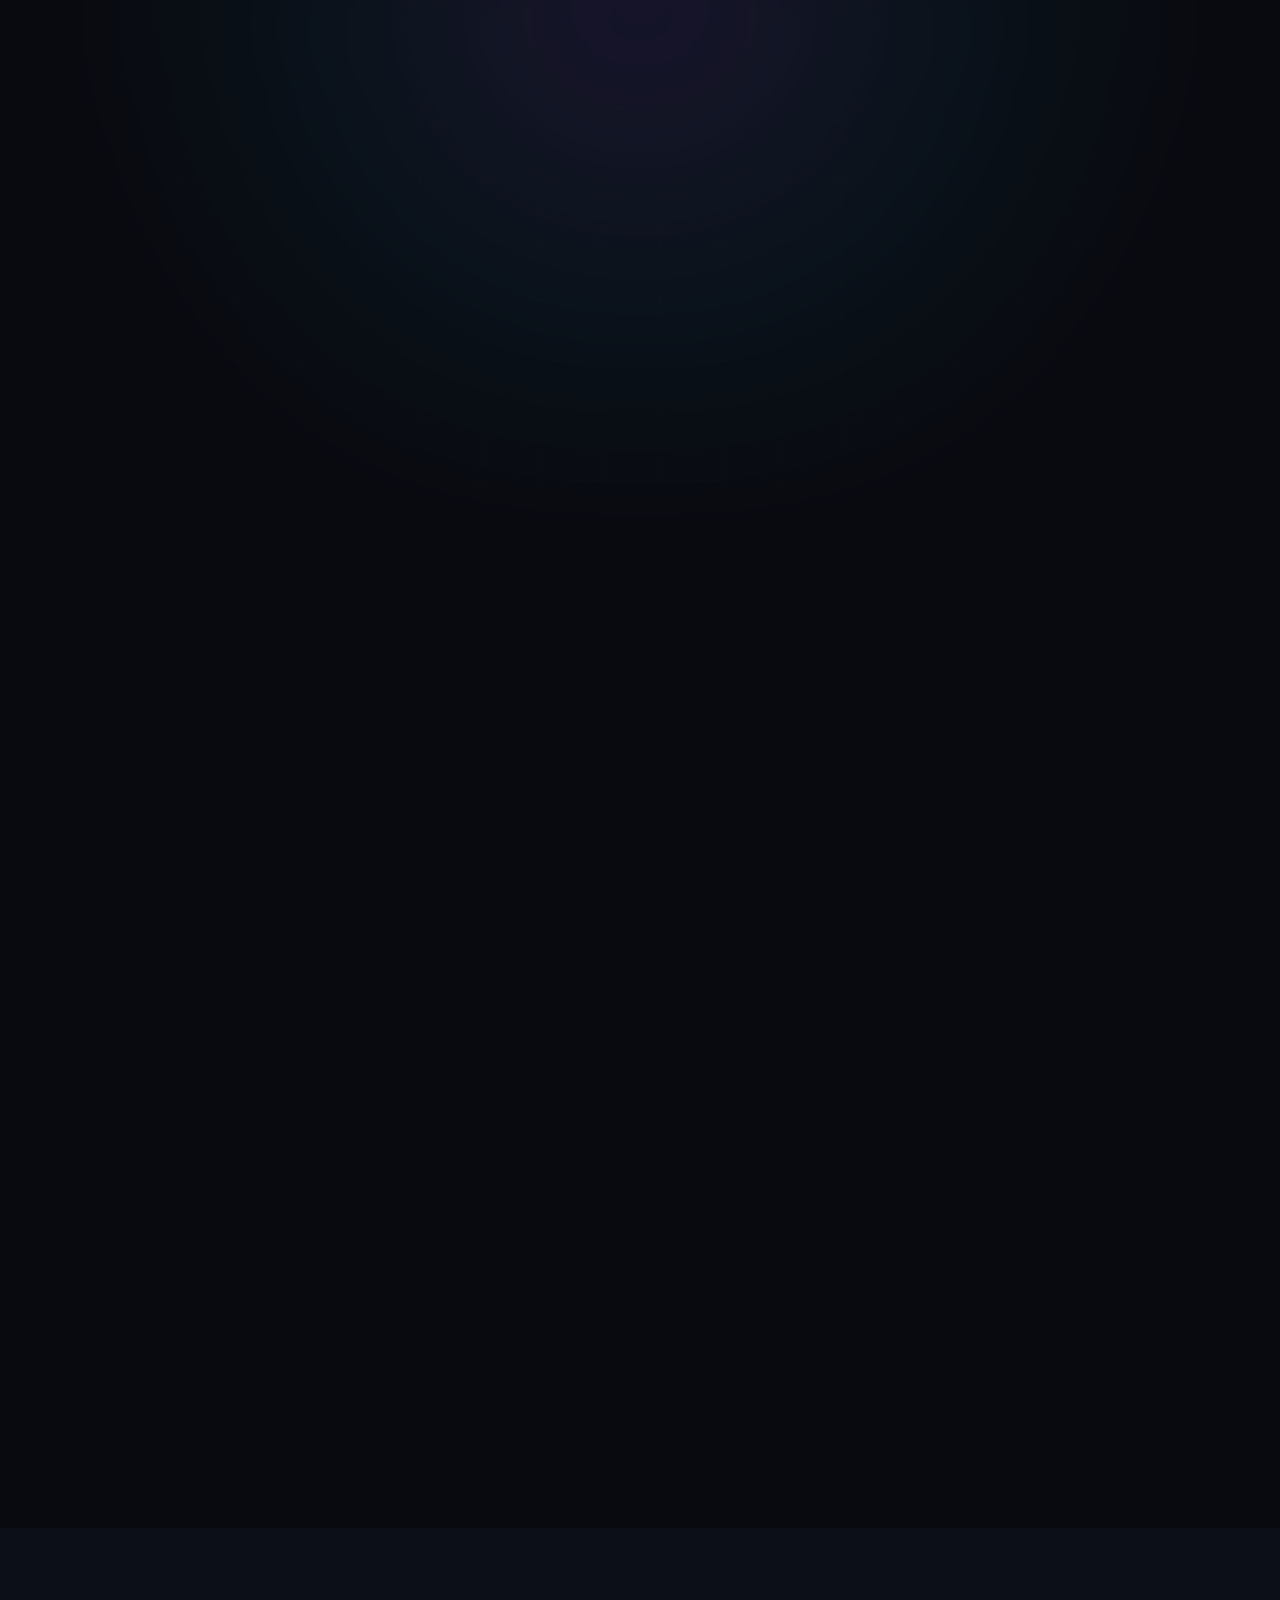
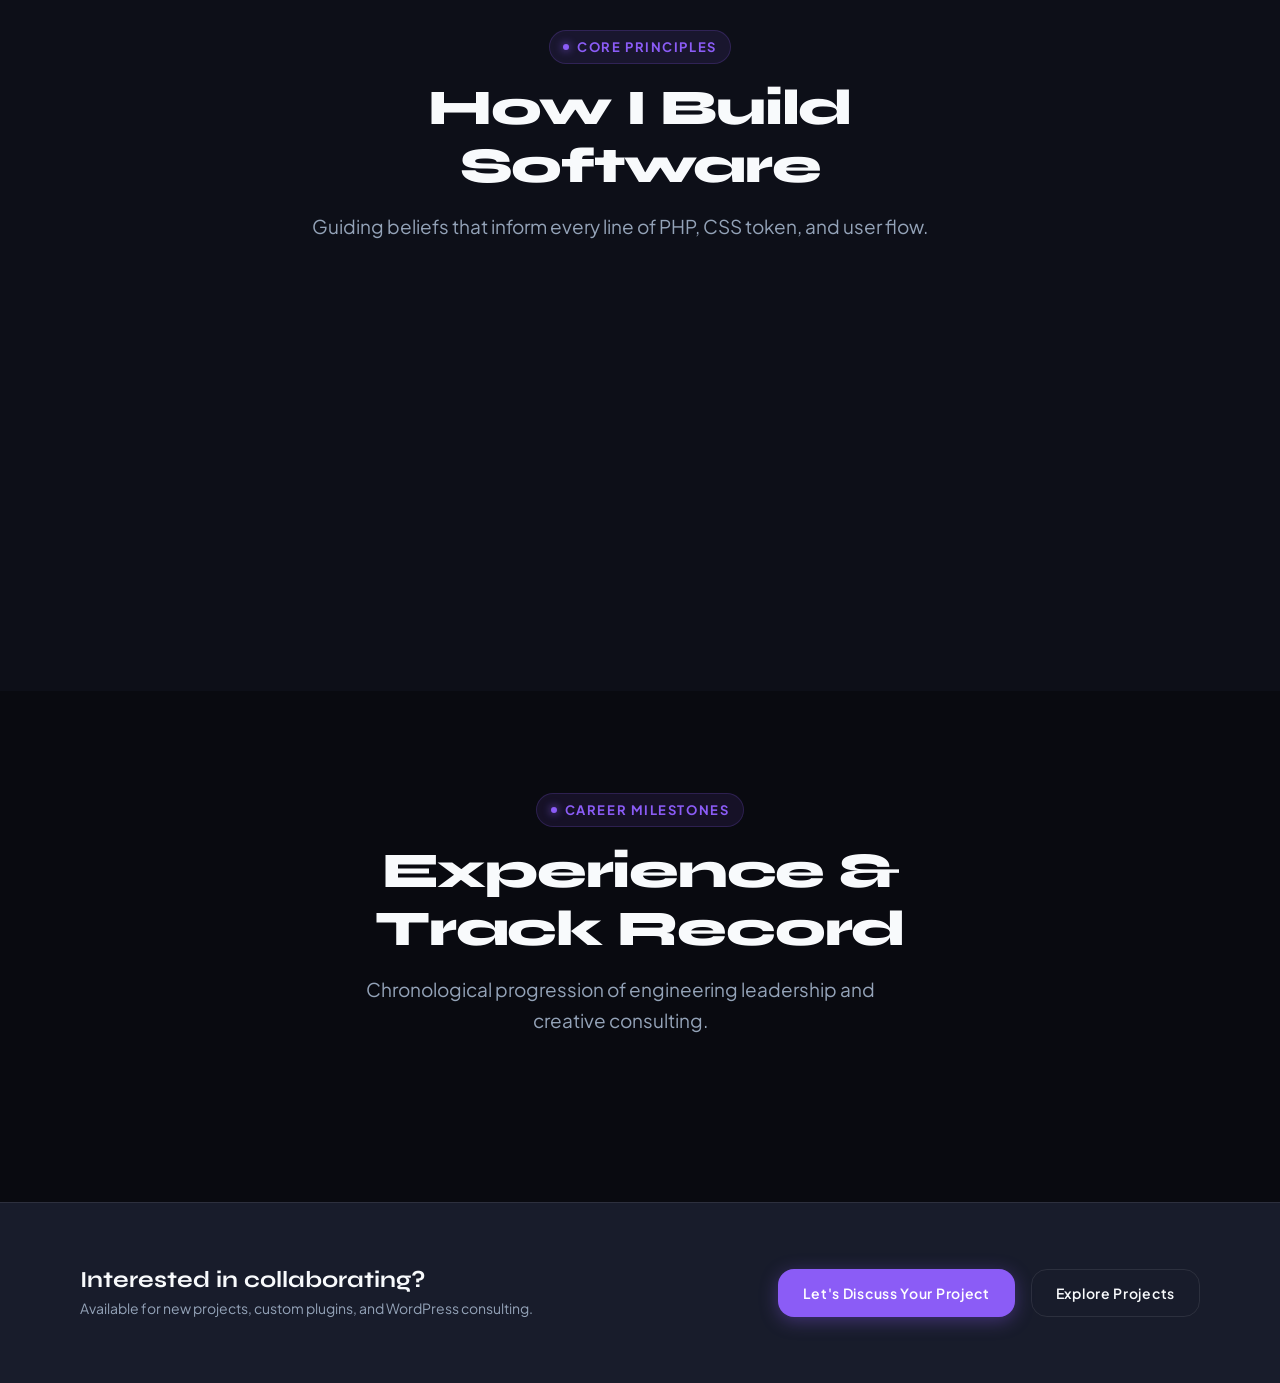
==== about.html @ c22ca5dd "feat: complete creative developer portfolio with centralized design system" ====
<!DOCTYPE html>
<html lang="en" data-theme="dark">
<head>
  <meta charset="UTF-8">
  <meta name="viewport" content="width=device-width, initial-scale=1.0">
  <title>About Alex Rivera — Background, Work Philosophy &amp; Experience | WordPress Architect</title>
  <meta name="description" content="Learn about Alex Rivera, a Senior Web Designer and WordPress Developer with 8+ years of experience in PHP architecture, WooCommerce, and creative web design.">
  <meta name="author" content="Alex Rivera">

  <!-- Open Graph -->
  <meta property="og:type" content="profile">
  <meta property="og:title" content="About Alex Rivera — Web Designer &amp; WordPress Developer">
  <meta property="og:description" content="Discover my background, development journey, milestones, and engineering philosophy.">
  <meta property="og:image" content="assets/images/profile/workspace.webp">

  <!-- Google Fonts Preconnect -->
  <link rel="preconnect" href="https://fonts.googleapis.com">
  <link rel="preconnect" href="https://fonts.gstatic.com" crossorigin>
  <link href="https://fonts.googleapis.com/css2?family=JetBrains+Mono:wght@400;500;600&family=Outfit:wght@400;500;600;700;800&family=Plus+Jakarta+Sans:ital,wght@0,300;0,400;0,500;0,600;0,700;0,800;1,400&family=Space+Grotesk:wght@500;600;700&family=Syne:wght@600;700;800&display=swap" rel="stylesheet">

  <!-- Stylesheets -->
  <link rel="stylesheet" href="css/variables.css">
  <link rel="stylesheet" href="css/themes.css">
  <link rel="stylesheet" href="css/reset.css">
  <link rel="stylesheet" href="css/global.css">
  <link rel="stylesheet" href="css/components.css">
  <link rel="stylesheet" href="css/animations.css">
  <link rel="stylesheet" href="css/responsive.css">

  <link rel="icon" type="image/svg+xml" href="assets/images/logo.svg">

  <!-- Fast Theme & Color Initializer (Zero FOUC) -->
  <script src="js/config.js"></script>
  <script src="js/theme-manager.js"></script>
  <script src="js/color-manager.js"></script>
</head>
<body>

  <!-- Background Ambiance -->
  <div class="site-bg-wrapper" aria-hidden="true">
    <div class="bg-ambient-glow"></div>
    <div class="bg-mesh-pattern"></div>
    <div class="bg-noise-overlay"></div>
  </div>

  <!-- Shared Header -->
  <header id="site-header"></header>
  <div id="mobile-nav-container"></div>

  <main id="main-content">
    
    <!-- Hero / Intro -->
    <section class="section" style="padding-bottom: 2rem;">
      <div class="container">
        <div class="section-tag reveal">
          <span class="section-tag-dot"></span>
          <span>Background &amp; Philosophy</span>
        </div>
        <h1 class="hero-title reveal delay-1" style="max-width: 900px; margin-bottom: 1.5rem;">
          Bridging the gap between <span class="gradient-text">thoughtful aesthetics</span> and enterprise PHP engineering.
        </h1>
        <p class="lead-text reveal delay-2" style="max-width: 800px;">
          I am a web designer and full-stack WordPress developer based in San Francisco, working with ambitious brands and agencies across the world.
        </p>
      </div>
    </section>

    <!-- Visual Story & Studio Workspace -->
    <section class="section" style="padding-top: 1rem;">
      <div class="container">
        <div class="grid grid-2" style="align-items: center; gap: clamp(2rem, 5vw, 4rem);">
          <div class="reveal">
            <div class="card" style="border-radius: var(--radius-xl); overflow: hidden; box-shadow: var(--shadow-lg);">
              <img src="assets/images/profile/workspace.webp" alt="Alex Rivera developer studio setup with code editor and Figma designs" width="600" height="400" loading="lazy">
            </div>
            <div style="font-size: var(--font-size-xs); color: var(--color-text-muted); margin-top: 0.75rem; text-align: center;">
              Where architectural code and custom UI components are born daily.
            </div>
          </div>

          <div class="reveal delay-2">
            <div class="section-tag">
              <span class="section-tag-dot"></span>
              <span>The Journey</span>
            </div>
            <h2 class="section-title">8+ Years of Dedication to the Open Web</h2>
            <p style="color: var(--color-text-secondary); line-height: 1.8; margin-bottom: 1.25rem; font-size: var(--font-size-md);">
              My journey began in 2016 when I discovered that most client websites failed not because of poor ideas, but because of fragile software architecture. Clients were sold bloated off-the-shelf themes with 50 conflicting plugins that slowed down to a crawl within months.
            </p>
            <p style="color: var(--color-text-secondary); line-height: 1.8; margin-bottom: 1.75rem; font-size: var(--font-size-md);">
              I committed myself to mastering the internals of WordPress Core, PHP 8 OOP, custom plugin development, and WooCommerce. By combining this technical depth with a deep appreciation for typography, micro-interactions, and design systems, I offer a rare hybrid capability.
            </p>
            <div style="display: flex; gap: 1rem; flex-wrap: wrap;">
              <a href="assets/files/resume.html" target="_blank" class="btn btn-primary" id="btn-view-cv">
                <svg xmlns="http://www.w3.org/2000/svg" width="16" height="16" viewBox="0 0 24 24" fill="none" stroke="currentColor" stroke-width="2" stroke-linecap="round" stroke-linejoin="round">
                  <path d="M21 15v4a2 2 0 0 1-2 2H5a2 2 0 0 1-2-2v-4"></path>
                  <polyline points="7 10 12 15 17 10"></polyline>
                  <line x1="12" y1="15" x2="12" y2="3"></line>
                </svg>
                <span>Download / View Resume</span>
              </a>
              <a href="contact.html" class="btn btn-secondary">Get in Touch</a>
            </div>
          </div>
        </div>
      </div>
    </section>

    <!-- Work Philosophy Grid -->
    <section class="section" style="background: var(--color-bg-alt);" aria-label="Work Principles">
      <div class="container">
        <div class="section-header text-center">
          <div class="section-tag">
            <span class="section-tag-dot"></span>
            <span>Core Principles</span>
          </div>
          <h2 class="section-title">How I Build Software</h2>
          <p class="section-subtitle">Guiding beliefs that inform every line of PHP, CSS token, and user flow.</p>
        </div>

        <div class="grid grid-3">
          <div class="card reveal" style="padding: 2.25rem;">
            <div class="badge-icon-box" style="margin-bottom: 1.25rem;">
              <svg xmlns="http://www.w3.org/2000/svg" width="22" height="22" viewBox="0 0 24 24" fill="none" stroke="currentColor" stroke-width="2" stroke-linecap="round" stroke-linejoin="round">
                <polygon points="13 2 3 14 12 14 11 22 21 10 12 10 13 2"></polygon>
              </svg>
            </div>
            <h3 style="font-size: var(--font-size-lg); font-weight: 700; margin-bottom: 0.75rem;">1. Performance is Feature Zero</h3>
            <p style="font-size: var(--font-size-sm); color: var(--color-text-muted); line-height: 1.7;">
              A visually stunning site is worthless if it takes 4 seconds to load on mobile. I optimize asset pipelines, database queries, and object caches from minute one.
            </p>
          </div>

          <div class="card reveal delay-1" style="padding: 2.25rem;">
            <div class="badge-icon-box" style="margin-bottom: 1.25rem;">
              <svg xmlns="http://www.w3.org/2000/svg" width="22" height="22" viewBox="0 0 24 24" fill="none" stroke="currentColor" stroke-width="2" stroke-linecap="round" stroke-linejoin="round">
                <path d="M12 22s8-4 8-10V5l-8-3-8 3v7c0 6 8 10 8 10z"></path>
              </svg>
            </div>
            <h3 style="font-size: var(--font-size-lg); font-weight: 700; margin-bottom: 0.75rem;">2. Native WordPress Standards</h3>
            <p style="font-size: var(--font-size-sm); color: var(--color-text-muted); line-height: 1.7;">
              I do not hack core files or rely on brittle workarounds. I work with the WordPress Hook and Filter system, Action Scheduler, and REST API as intended.
            </p>
          </div>

          <div class="card reveal delay-2" style="padding: 2.25rem;">
            <div class="badge-icon-box" style="margin-bottom: 1.25rem;">
              <svg xmlns="http://www.w3.org/2000/svg" width="22" height="22" viewBox="0 0 24 24" fill="none" stroke="currentColor" stroke-width="2" stroke-linecap="round" stroke-linejoin="round">
                <circle cx="12" cy="12" r="10"></circle>
                <path d="M8 14s1.5 2 4 2 4-2 4-2"></path>
                <line x1="9" y1="9" x2="9.01" y2="9"></line>
                <line x1="15" y1="9" x2="15.01" y2="9"></line>
              </svg>
            </div>
            <h3 style="font-size: var(--font-size-lg); font-weight: 700; margin-bottom: 0.75rem;">3. Respect for the Content Editor</h3>
            <p style="font-size: var(--font-size-sm); color: var(--color-text-muted); line-height: 1.7;">
              A website must be delightful for marketing managers to maintain. I build intuitive ACF fields and dynamic Elementor/Gutenberg controls so teams never break layouts.
            </p>
          </div>
        </div>
      </div>
    </section>

    <!-- Career Timeline / Milestones -->
    <section class="section" aria-label="Experience &amp; Career Milestones">
      <div class="container container-narrow">
        <div class="section-header text-center">
          <div class="section-tag">
            <span class="section-tag-dot"></span>
            <span>Career Milestones</span>
          </div>
          <h2 class="section-title">Experience &amp; Track Record</h2>
          <p class="section-subtitle">Chronological progression of engineering leadership and creative consulting.</p>
        </div>

        <!-- Rendered dynamically by main.js from PORTFOLIO_DATA.milestones -->
        <div id="timeline-container"></div>
      </div>
    </section>

    <!-- Bottom Contact Hook -->
    <section class="section-sm" style="border-top: 1px solid var(--color-border); background: var(--color-surface-hover);">
      <div class="container flex-between" style="flex-wrap: wrap; gap: 1.5rem;">
        <div>
          <h3 style="font-size: var(--font-size-xl); margin-bottom: 0.25rem;">Interested in collaborating?</h3>
          <p class="text-muted" style="font-size: var(--font-size-sm);">Available for new projects, custom plugins, and WordPress consulting.</p>
        </div>
        <div style="display: flex; gap: 1rem;">
          <a href="contact.html" class="btn btn-primary">Let's Discuss Your Project</a>
          <a href="projects.html" class="btn btn-outline">Explore Projects</a>
        </div>
      </div>
    </section>

  </main>

  <!-- Shared Footer -->
  <footer id="site-footer"></footer>
  <div id="customization-container"></div>

  <!-- Scripts -->
  <script src="js/settings-manager.js"></script>
  <script src="js/components.js"></script>
  <script src="js/animations.js"></script>
  <script src="js/main.js"></script>
</body>
</html>
---- css/variables.css ----
/* ==========================================================================
   VARIABLES.CSS - Central Design Token Architecture
   Single Source of Truth for Design System Tokens
   ========================================================================== */

:root {
  /* --------------------------------------------------------------------------
     Primary Brand Colors (Default: Electric Violet)
     Overridden dynamically by Color Manager
     ----------------------------------------------------------------------- */
  --color-primary: #8B5CF6;
  --color-primary-rgb: 139, 92, 246;
  --color-primary-hover: #7C3AED;
  --color-primary-light: #A78BFA;
  --color-primary-dark: #6D28D9;
  --color-primary-glow: rgba(139, 92, 246, 0.35);
  --color-primary-text-contrast: #FFFFFF;

  /* Secondary & Accents */
  --color-secondary: #06B6D4;
  --color-secondary-rgb: 6, 182, 212;
  --color-secondary-hover: #0891B2;
  --color-secondary-glow: rgba(6, 182, 212, 0.3);

  --color-accent: #F59E0B;
  --color-accent-rgb: 245, 158, 11;

  --color-success: #10B981;
  --color-warning: #F59E0B;
  --color-error: #EF4444;
  --color-info: #3B82F6;

  /* --------------------------------------------------------------------------
     Typography Tokens
     Loaded via Google Fonts: Syne (Headings) + Plus Jakarta Sans (Body)
     Customizable via Settings Manager
     ----------------------------------------------------------------------- */
  --font-heading: 'Syne', -apple-system, BlinkMacSystemFont, 'Segoe UI', Roboto, sans-serif;
  --font-body: 'Plus Jakarta Sans', -apple-system, BlinkMacSystemFont, 'Segoe UI', Roboto, sans-serif;
  --font-code: 'JetBrains Mono', 'Fira Code', Menlo, Monaco, Consolas, monospace;

  /* Font Scale (Fluid with clamp) */
  --font-size-base: 16px;
  --font-size-xs: clamp(0.75rem, 0.7rem + 0.25vw, 0.8125rem);
  --font-size-sm: clamp(0.8125rem, 0.775rem + 0.2vw, 0.875rem);
  --font-size-md: clamp(0.9375rem, 0.9rem + 0.25vw, 1rem);
  --font-size-lg: clamp(1.0625rem, 1rem + 0.4vw, 1.1875rem);
  --font-size-xl: clamp(1.25rem, 1.15rem + 0.6vw, 1.4375rem);
  --font-size-2xl: clamp(1.5rem, 1.35rem + 0.9vw, 1.875rem);
  --font-size-3xl: clamp(1.875rem, 1.65rem + 1.3vw, 2.375rem);
  --font-size-4xl: clamp(2.25rem, 1.95rem + 1.8vw, 3.125rem);
  --font-size-5xl: clamp(2.875rem, 2.35rem + 2.8vw, 4.25rem);

  /* Font Weights */
  --font-weight-regular: 400;
  --font-weight-medium: 500;
  --font-weight-semibold: 600;
  --font-weight-bold: 700;
  --font-weight-extrabold: 800;

  /* Line Heights */
  --line-height-tight: 1.15;
  --line-height-snug: 1.3;
  --line-height-normal: 1.6;
  --line-height-relaxed: 1.75;

  /* Letter Spacing */
  --letter-spacing-tight: -0.025em;
  --letter-spacing-normal: 0em;
  --letter-spacing-wide: 0.05em;
  --letter-spacing-wider: 0.12em;

  /* --------------------------------------------------------------------------
     Layout & Geometry Tokens
     ----------------------------------------------------------------------- */
  --max-width: 1440px;
  --container-width: 1200px;
  --container-padding: clamp(1.25rem, 4vw, 2.5rem);
  --section-spacing: clamp(4.5rem, 8vw, 7.5rem);
  --section-spacing-sm: clamp(2.5rem, 5vw, 4rem);

  /* Corner Radii */
  --radius-xs: 6px;
  --radius-sm: 10px;
  --radius-md: 16px;
  --radius-lg: 22px;
  --radius-xl: 30px;
  --radius-full: 9999px;
  --card-radius: var(--radius-lg);
  --btn-radius: var(--radius-md);
  --input-radius: var(--radius-sm);

  /* --------------------------------------------------------------------------
     Transitions & Motion
     ----------------------------------------------------------------------- */
  --ease-out-quad: cubic-bezier(0.25, 0.46, 0.45, 0.94);
  --ease-out-cubic: cubic-bezier(0.215, 0.61, 0.355, 1);
  --ease-out-expo: cubic-bezier(0.16, 1, 0.3, 1);
  --ease-elastic: cubic-bezier(0.68, -0.6, 0.32, 1.6);

  --transition-fast: 180ms var(--ease-out-quad);
  --transition-normal: 300ms var(--ease-out-cubic);
  --transition-slow: 500ms var(--ease-out-expo);
  --transition-theme: 350ms cubic-bezier(0.4, 0, 0.2, 1);

  /* --------------------------------------------------------------------------
     Elevation & Z-Index Layers
     ----------------------------------------------------------------------- */
  --z-negative: -1;
  --z-base: 1;
  --z-elevated: 10;
  --z-sticky: 100;
  --z-header: 1000;
  --z-modal-backdrop: 1100;
  --z-drawer: 1200;
  --z-toast: 1300;
  --z-cursor: 9999;

  /* Header & Navigation Specs */
  --header-height: 76px;
  --header-height-scrolled: 64px;

  /* Customization Switcher & Controls */
  --control-border-width: 1.5px;
  --focus-ring: 0 0 0 3px rgba(var(--color-primary-rgb), 0.35);
}
---- css/themes.css ----
/* ==========================================================================
   THEMES.CSS - Comprehensive Dark & Light Mode Color Tokens
   Fully calibrated contrast, surface hierarchies, and ambient glows
   ========================================================================== */

/* --------------------------------------------------------------------------
   DARK THEME (Default)
   Rich obsidian, deep slate surfaces, subtle luminescence
   ----------------------------------------------------------------------- */
:root,
[data-theme="dark"] {
  /* Page Canvas & Surfaces */
  --color-bg: #090A10;
  --color-bg-alt: #0D0F18;
  --color-surface: #131622;
  --color-surface-hover: #181C2B;
  --color-surface-elevated: #1C2032;
  --color-surface-glass: rgba(19, 22, 34, 0.75);

  /* Card Surfaces */
  --color-card: #131622;
  --color-card-hover: #191E30;
  --color-card-border: rgba(255, 255, 255, 0.08);
  --color-card-border-hover: rgba(var(--color-primary-rgb), 0.45);

  /* Text & Foreground */
  --color-text: #F8FAFC;
  --color-text-secondary: #CBD5E1;
  --color-text-muted: #94A3B8;
  --color-text-dim: #64748B;
  --color-text-inverse: #090A10;

  /* Borders & Dividers */
  --color-border: rgba(255, 255, 255, 0.09);
  --color-border-subtle: rgba(255, 255, 255, 0.05);
  --color-border-strong: rgba(255, 255, 255, 0.16);
  --color-divider: rgba(255, 255, 255, 0.07);

  /* Overlays & Backdrops */
  --color-backdrop: rgba(6, 7, 12, 0.78);
  --color-overlay: rgba(0, 0, 0, 0.6);

  /* Form Elements */
  --color-input-bg: rgba(15, 18, 28, 0.85);
  --color-input-border: rgba(255, 255, 255, 0.12);
  --color-input-focus-border: var(--color-primary);

  /* Code Blocks */
  --color-code-bg: #0B0D14;
  --color-code-border: rgba(255, 255, 255, 0.08);
  --color-code-text: #E2E8F0;

  /* Shadows */
  --shadow-sm: 0 2px 8px rgba(0, 0, 0, 0.35);
  --shadow-md: 0 8px 24px -4px rgba(0, 0, 0, 0.45);
  --shadow-lg: 0 16px 40px -8px rgba(0, 0, 0, 0.6);
  --shadow-card: 0 10px 30px -10px rgba(0, 0, 0, 0.5), 0 0 0 1px var(--color-card-border);
  --shadow-card-hover: 0 20px 40px -15px rgba(0, 0, 0, 0.65), 0 0 25px rgba(var(--color-primary-rgb), 0.2), 0 0 0 1px var(--color-card-border-hover);
  --shadow-glow: 0 0 30px rgba(var(--color-primary-rgb), 0.25);

  /* Decorative Ambient Gradients */
  --gradient-hero-glow: radial-gradient(circle at 50% 20%, rgba(var(--color-primary-rgb), 0.16) 0%, rgba(6, 182, 212, 0.06) 45%, transparent 75%);
  --gradient-surface-subtle: linear-gradient(180deg, rgba(255, 255, 255, 0.03) 0%, rgba(255, 255, 255, 0) 100%);
  --noise-opacity: 0.04;
}

/* --------------------------------------------------------------------------
   LIGHT THEME
   Sophisticated alabaster, clean slate elevations, crisp ink typography
   ----------------------------------------------------------------------- */
[data-theme="light"] {
  /* Page Canvas & Surfaces */
  --color-bg: #F8FAFC;
  --color-bg-alt: #F1F5F9;
  --color-surface: #FFFFFF;
  --color-surface-hover: #F8FAFC;
  --color-surface-elevated: #FFFFFF;
  --color-surface-glass: rgba(255, 255, 255, 0.85);

  /* Card Surfaces */
  --color-card: #FFFFFF;
  --color-card-hover: #FFFFFF;
  --color-card-border: rgba(15, 23, 42, 0.08);
  --color-card-border-hover: rgba(var(--color-primary-rgb), 0.5);

  /* Text & Foreground */
  --color-text: #0F172A;
  --color-text-secondary: #334155;
  --color-text-muted: #64748B;
  --color-text-dim: #94A3B8;
  --color-text-inverse: #FFFFFF;

  /* Borders & Dividers */
  --color-border: rgba(15, 23, 42, 0.09);
  --color-border-subtle: rgba(15, 23, 42, 0.05);
  --color-border-strong: rgba(15, 23, 42, 0.18);
  --color-divider: rgba(15, 23, 42, 0.08);

  /* Overlays & Backdrops */
  --color-backdrop: rgba(15, 23, 42, 0.5);
  --color-overlay: rgba(15, 23, 42, 0.4);

  /* Form Elements */
  --color-input-bg: #FFFFFF;
  --color-input-border: rgba(15, 23, 42, 0.15);
  --color-input-focus-border: var(--color-primary);

  /* Code Blocks */
  --color-code-bg: #0F172A;
  --color-code-border: rgba(15, 23, 42, 0.1);
  --color-code-text: #E2E8F0;

  /* Shadows */
  --shadow-sm: 0 1px 3px rgba(15, 23, 42, 0.06), 0 1px 2px rgba(15, 23, 42, 0.04);
  --shadow-md: 0 6px 16px -2px rgba(15, 23, 42, 0.08), 0 2px 6px -1px rgba(15, 23, 42, 0.04);
  --shadow-lg: 0 16px 32px -4px rgba(15, 23, 42, 0.12), 0 4px 12px -2px rgba(15, 23, 42, 0.06);
  --shadow-card: 0 4px 20px -2px rgba(15, 23, 42, 0.06), 0 0 0 1px var(--color-card-border);
  --shadow-card-hover: 0 20px 35px -8px rgba(15, 23, 42, 0.12), 0 0 20px rgba(var(--color-primary-rgb), 0.15), 0 0 0 1px var(--color-card-border-hover);
  --shadow-glow: 0 0 24px rgba(var(--color-primary-rgb), 0.2);

  /* Decorative Ambient Gradients */
  --gradient-hero-glow: radial-gradient(circle at 50% 20%, rgba(var(--color-primary-rgb), 0.1) 0%, rgba(6, 182, 212, 0.04) 45%, transparent 75%);
  --gradient-surface-subtle: linear-gradient(180deg, rgba(0, 0, 0, 0.01) 0%, rgba(0, 0, 0, 0) 100%);
  --noise-opacity: 0.02;
}

/* --------------------------------------------------------------------------
   Theme Transition Helper
   Smooth transitions applied when switching themes
   ----------------------------------------------------------------------- */
html.theme-transitioning,
html.theme-transitioning *,
html.theme-transitioning *::before,
html.theme-transitioning *::after {
  transition: background-color var(--transition-theme) ease,
              border-color var(--transition-theme) ease,
              color var(--transition-theme) ease,
              box-shadow var(--transition-theme) ease !important;
}
---- css/global.css ----
/* ==========================================================================
   GLOBAL.CSS - Layout Foundations, Editorial Typography & Global Utilities
   ========================================================================== */

/* --------------------------------------------------------------------------
   Background Ambiance & Visual Texture
   ----------------------------------------------------------------------- */
.site-bg-wrapper {
  position: fixed;
  inset: 0;
  z-index: var(--z-negative);
  pointer-events: none;
  overflow: hidden;
}

.bg-ambient-glow {
  position: absolute;
  top: -15%;
  left: 50%;
  transform: translateX(-50%);
  width: 90vw;
  max-width: 1200px;
  height: 600px;
  background: var(--gradient-hero-glow);
  filter: blur(80px);
  opacity: 0.85;
  transition: opacity var(--transition-normal);
}

.bg-mesh-pattern {
  position: absolute;
  inset: 0;
  background-image: url('../assets/images/backgrounds/grid-mesh.svg');
  background-repeat: repeat;
  background-size: 60px 60px;
  opacity: 0.35;
  mask-image: radial-gradient(ellipse at 50% 30%, rgba(0, 0, 0, 0.8) 0%, rgba(0, 0, 0, 0) 80%);
  -webkit-mask-image: radial-gradient(ellipse at 50% 30%, rgba(0, 0, 0, 0.8) 0%, rgba(0, 0, 0, 0) 80%);
}

.bg-noise-overlay {
  position: absolute;
  inset: 0;
  background-image: url('../assets/images/backgrounds/grain.svg');
  background-repeat: repeat;
  opacity: var(--noise-opacity, 0.03);
  mix-blend-mode: overlay;
}

/* --------------------------------------------------------------------------
   Container & Section Geometry
   ----------------------------------------------------------------------- */
.container {
  width: 100%;
  max-width: var(--container-width);
  margin-left: auto;
  margin-right: auto;
  padding-left: var(--container-padding);
  padding-right: var(--container-padding);
}

.container-narrow {
  max-width: 860px;
}

.container-wide {
  max-width: var(--max-width);
}

.section {
  padding-top: var(--section-spacing);
  padding-bottom: var(--section-spacing);
  position: relative;
}

.section-sm {
  padding-top: var(--section-spacing-sm);
  padding-bottom: var(--section-spacing-sm);
}

/* Section Header Typography */
.section-header {
  margin-bottom: clamp(2.5rem, 5vw, 4rem);
}

.section-header.text-center {
  text-align: center;
  max-width: 720px;
  margin-left: auto;
  margin-right: auto;
}

.section-tag {
  display: inline-flex;
  align-items: center;
  gap: 0.5rem;
  font-size: var(--font-size-xs);
  font-weight: var(--font-weight-bold);
  text-transform: uppercase;
  letter-spacing: var(--letter-spacing-wider);
  color: var(--color-primary);
  background: rgba(var(--color-primary-rgb), 0.1);
  border: 1px solid rgba(var(--color-primary-rgb), 0.2);
  padding: 0.35rem 0.85rem;
  border-radius: var(--radius-full);
  margin-bottom: 1rem;
}

.section-tag-dot {
  width: 6px;
  height: 6px;
  border-radius: 50%;
  background-color: var(--color-primary);
  box-shadow: 0 0 8px var(--color-primary);
}

.section-title {
  font-size: var(--font-size-4xl);
  font-weight: var(--font-weight-extrabold);
  letter-spacing: var(--letter-spacing-tight);
  line-height: var(--line-height-tight);
  color: var(--color-text);
  margin-bottom: 1rem;
}

.section-subtitle {
  font-size: var(--font-size-lg);
  color: var(--color-text-muted);
  line-height: var(--line-height-normal);
  max-width: 680px;
}

/* --------------------------------------------------------------------------
   Editorial Typography Utilities
   ----------------------------------------------------------------------- */
.gradient-text {
  background: linear-gradient(135deg, var(--color-text) 30%, var(--color-primary) 70%, var(--color-secondary) 100%);
  -webkit-background-clip: text;
  background-clip: text;
  -webkit-text-fill-color: transparent;
  display: inline;
}

.gradient-text-primary {
  background: linear-gradient(135deg, var(--color-primary) 0%, var(--color-secondary) 100%);
  -webkit-background-clip: text;
  background-clip: text;
  -webkit-text-fill-color: transparent;
  display: inline;
}

.text-muted {
  color: var(--color-text-muted);
}

.text-dim {
  color: var(--color-text-dim);
}

.text-primary {
  color: var(--color-primary);
}

.lead-text {
  font-size: var(--font-size-xl);
  line-height: var(--line-height-relaxed);
  color: var(--color-text-secondary);
}

/* --------------------------------------------------------------------------
   Badges, Chips & Pills
   ----------------------------------------------------------------------- */
.badge {
  display: inline-flex;
  align-items: center;
  gap: 0.375rem;
  padding: 0.3rem 0.75rem;
  font-size: var(--font-size-xs);
  font-weight: var(--font-weight-semibold);
  border-radius: var(--radius-full);
  line-height: 1;
  background: var(--color-surface-hover);
  color: var(--color-text-secondary);
  border: 1px solid var(--color-border);
  transition: all var(--transition-fast);
}

.badge:hover {
  border-color: rgba(var(--color-primary-rgb), 0.4);
  color: var(--color-text);
}

.badge-primary {
  background: rgba(var(--color-primary-rgb), 0.12);
  color: var(--color-primary-light);
  border-color: rgba(var(--color-primary-rgb), 0.25);
}

[data-theme="light"] .badge-primary {
  color: var(--color-primary-dark);
}

.badge-success {
  background: rgba(16, 185, 129, 0.12);
  color: #34D399;
  border-color: rgba(16, 185, 129, 0.25);
}

[data-theme="light"] .badge-success {
  color: #059669;
}

/* --------------------------------------------------------------------------
   Grid & Flex Utilities
   ----------------------------------------------------------------------- */
.grid {
  display: grid;
  gap: 1.5rem;
}

.grid-2 {
  grid-template-columns: repeat(2, 1fr);
}

.grid-3 {
  grid-template-columns: repeat(3, 1fr);
}

.grid-4 {
  grid-template-columns: repeat(4, 1fr);
}

.flex-center {
  display: flex;
  align-items: center;
  justify-content: center;
}

.flex-between {
  display: flex;
  align-items: center;
  justify-content: space-between;
}

.gap-sm { gap: 0.75rem; }
.gap-md { gap: 1.25rem; }
.gap-lg { gap: 2rem; }

/* --------------------------------------------------------------------------
   Glass Surface & Card Foundations
   ----------------------------------------------------------------------- */
.glass-panel {
  background: var(--color-surface-glass);
  backdrop-filter: blur(16px);
  -webkit-backdrop-filter: blur(16px);
  border: 1px solid var(--color-border);
  border-radius: var(--card-radius);
}

.card {
  background: var(--color-card);
  border: 1px solid var(--color-card-border);
  border-radius: var(--card-radius);
  box-shadow: var(--shadow-card);
  transition: transform var(--transition-normal),
              box-shadow var(--transition-normal),
              border-color var(--transition-normal);
  position: relative;
  overflow: hidden;
}

.card:hover {
  border-color: var(--color-card-border-hover);
  box-shadow: var(--shadow-card-hover);
}

/* --------------------------------------------------------------------------
   Code Snippet Styling
   ----------------------------------------------------------------------- */
pre.code-snippet {
  background: var(--color-code-bg);
  border: 1px solid var(--color-code-border);
  border-radius: var(--radius-md);
  padding: 1.25rem 1.5rem;
  overflow-x: auto;
  font-family: var(--font-code);
  font-size: var(--font-size-sm);
  color: var(--color-code-text);
  line-height: 1.7;
}

code {
  font-family: var(--font-code);
  font-size: 0.875em;
  padding: 0.15em 0.4em;
  border-radius: var(--radius-xs);
  background: rgba(var(--color-primary-rgb), 0.1);
  color: var(--color-primary-light);
}

[data-theme="light"] code {
  color: var(--color-primary-dark);
}
---- css/components.css ----
/* ==========================================================================
   COMPONENTS.CSS - Central Component Stylesheet
   Reusable, token-driven, interactive components across all pages
   ========================================================================== */

/* --------------------------------------------------------------------------
   Header & Navigation
   ----------------------------------------------------------------------- */
.site-header {
  position: sticky;
  top: 0;
  width: 100%;
  height: var(--header-height);
  background: var(--color-surface-glass);
  backdrop-filter: blur(18px);
  -webkit-backdrop-filter: blur(18px);
  border-bottom: 1px solid var(--color-border);
  z-index: var(--z-header);
  transition: height var(--transition-normal), background var(--transition-normal);
}

.site-header.scrolled {
  height: var(--header-height-scrolled);
  box-shadow: var(--shadow-sm);
}

.header-inner {
  height: 100%;
  display: flex;
  align-items: center;
  justify-content: space-between;
  gap: 1.5rem;
}

.brand-link {
  display: inline-flex;
  align-items: center;
  gap: 0.75rem;
  font-weight: var(--font-weight-bold);
  font-size: var(--font-size-lg);
  color: var(--color-text);
  text-decoration: none;
}

.brand-link .logo-img {
  height: 38px;
  width: auto;
  transition: transform var(--transition-normal);
}

.brand-link:hover .logo-img {
  transform: scale(1.05);
}

.nav-links {
  display: flex;
  align-items: center;
  gap: 0.5rem;
}

.nav-link {
  position: relative;
  padding: 0.55rem 0.95rem;
  font-size: var(--font-size-sm);
  font-weight: var(--font-weight-medium);
  color: var(--color-text-secondary);
  border-radius: var(--radius-sm);
  transition: color var(--transition-fast), background var(--transition-fast);
}

.nav-link:hover {
  color: var(--color-text);
  background: rgba(var(--color-primary-rgb), 0.08);
}

.nav-link.active {
  color: var(--color-primary);
  background: rgba(var(--color-primary-rgb), 0.12);
  font-weight: var(--font-weight-semibold);
}

.nav-link.active::after {
  content: '';
  position: absolute;
  bottom: 4px;
  left: 50%;
  transform: translateX(-50%);
  width: 16px;
  height: 2px;
  border-radius: 2px;
  background-color: var(--color-primary);
}

.nav-actions {
  display: flex;
  align-items: center;
  gap: 0.75rem;
}

/* --------------------------------------------------------------------------
   Header Buttons & Action Controls
   ----------------------------------------------------------------------- */
.icon-btn {
  display: inline-flex;
  align-items: center;
  justify-content: center;
  width: 42px;
  height: 42px;
  border-radius: var(--radius-sm);
  background: var(--color-surface);
  border: 1px solid var(--color-border);
  color: var(--color-text-secondary);
  transition: all var(--transition-fast);
  cursor: pointer;
  position: relative;
}

.icon-btn:hover {
  color: var(--color-primary);
  border-color: rgba(var(--color-primary-rgb), 0.4);
  background: var(--color-surface-hover);
  transform: translateY(-2px);
}

.icon-btn svg {
  width: 20px;
  height: 20px;
}

.mobile-menu-toggle {
  display: none;
}

/* --------------------------------------------------------------------------
   Mobile Drawer Navigation
   ----------------------------------------------------------------------- */
.mobile-nav-backdrop {
  position: fixed;
  inset: 0;
  background: var(--color-backdrop);
  backdrop-filter: blur(8px);
  z-index: calc(var(--z-drawer) - 1);
  opacity: 0;
  visibility: hidden;
  transition: opacity var(--transition-normal), visibility var(--transition-normal);
}

.mobile-nav-backdrop.open {
  opacity: 1;
  visibility: visible;
}

.mobile-drawer {
  position: fixed;
  top: 0;
  right: 0;
  bottom: 0;
  width: min(320px, 85vw);
  background: var(--color-surface);
  border-left: 1px solid var(--color-border);
  z-index: var(--z-drawer);
  padding: 1.75rem;
  display: flex;
  flex-direction: column;
  transform: translateX(100%);
  transition: transform var(--transition-normal) var(--ease-out-expo);
  box-shadow: var(--shadow-lg);
}

.mobile-drawer.open {
  transform: translateX(0);
}

.mobile-drawer-header {
  display: flex;
  align-items: center;
  justify-content: space-between;
  padding-bottom: 1.5rem;
  border-bottom: 1px solid var(--color-border);
  margin-bottom: 1.5rem;
}

.mobile-nav-links {
  display: flex;
  flex-direction: column;
  gap: 0.5rem;
  flex: 1;
}

.mobile-nav-link {
  display: flex;
  align-items: center;
  justify-content: space-between;
  padding: 0.85rem 1rem;
  border-radius: var(--radius-sm);
  font-size: var(--font-size-md);
  font-weight: var(--font-weight-medium);
  color: var(--color-text-secondary);
  transition: all var(--transition-fast);
}

.mobile-nav-link:hover,
.mobile-nav-link.active {
  background: rgba(var(--color-primary-rgb), 0.12);
  color: var(--color-primary);
  transform: translateX(4px);
}

/* --------------------------------------------------------------------------
   Buttons
   ----------------------------------------------------------------------- */
.btn {
  display: inline-flex;
  align-items: center;
  justify-content: center;
  gap: 0.625rem;
  padding: 0.75rem 1.5rem;
  font-family: var(--font-body);
  font-size: var(--font-size-sm);
  font-weight: var(--font-weight-semibold);
  letter-spacing: var(--letter-spacing-wide);
  border-radius: var(--btn-radius);
  border: 1px solid transparent;
  cursor: pointer;
  position: relative;
  overflow: hidden;
  transition: transform var(--transition-fast),
              box-shadow var(--transition-fast),
              background var(--transition-fast),
              border-color var(--transition-fast),
              color var(--transition-fast);
  white-space: nowrap;
}

.btn:active {
  transform: scale(0.97);
}

.btn-primary {
  background: var(--color-primary);
  color: var(--color-primary-text-contrast);
  box-shadow: 0 4px 18px rgba(var(--color-primary-rgb), 0.35);
}

.btn-primary:hover {
  background: var(--color-primary-hover);
  box-shadow: 0 6px 24px rgba(var(--color-primary-rgb), 0.5);
  transform: translateY(-2px);
}

.btn-secondary {
  background: var(--color-surface);
  color: var(--color-text);
  border-color: var(--color-border);
}

.btn-secondary:hover {
  background: var(--color-surface-hover);
  border-color: rgba(var(--color-primary-rgb), 0.4);
  color: var(--color-primary);
  transform: translateY(-2px);
}

.btn-outline {
  background: transparent;
  color: var(--color-text);
  border-color: var(--color-border);
}

.btn-outline:hover {
  border-color: var(--color-primary);
  color: var(--color-primary);
  background: rgba(var(--color-primary-rgb), 0.08);
}

.btn-ghost {
  background: transparent;
  color: var(--color-text-secondary);
}

.btn-ghost:hover {
  color: var(--color-text);
  background: var(--color-surface-hover);
}

.btn-sm {
  padding: 0.5rem 1rem;
  font-size: var(--font-size-xs);
  border-radius: var(--radius-sm);
}

.btn-lg {
  padding: 0.95rem 2rem;
  font-size: var(--font-size-md);
  border-radius: var(--radius-lg);
}

.btn-icon-right svg {
  transition: transform var(--transition-fast);
}

.btn:hover .btn-icon-right svg {
  transform: translateX(4px);
}

/* --------------------------------------------------------------------------
   Hero Section
   ----------------------------------------------------------------------- */
.hero-section {
  padding-top: clamp(2.5rem, 6vw, 5rem);
  padding-bottom: clamp(3.5rem, 8vw, 6.5rem);
  position: relative;
}

.hero-grid {
  display: grid;
  grid-template-columns: 1.15fr 0.85fr;
  align-items: center;
  gap: clamp(2.5rem, 5vw, 4.5rem);
}

.hero-content {
  display: flex;
  flex-direction: column;
  gap: 1.5rem;
}

.hero-greeting {
  display: inline-flex;
  align-items: center;
  gap: 0.6rem;
  font-size: var(--font-size-sm);
  font-weight: var(--font-weight-semibold);
  color: var(--color-primary);
  background: rgba(var(--color-primary-rgb), 0.1);
  border: 1px solid rgba(var(--color-primary-rgb), 0.2);
  padding: 0.4rem 1rem;
  border-radius: var(--radius-full);
  width: fit-content;
}

.hero-status-pulse {
  width: 8px;
  height: 8px;
  border-radius: 50%;
  background: var(--color-success);
  box-shadow: 0 0 10px var(--color-success);
  position: relative;
}

.hero-status-pulse::after {
  content: '';
  position: absolute;
  inset: -3px;
  border-radius: 50%;
  border: 1.5px solid var(--color-success);
  animation: pulsePing 2s cubic-bezier(0, 0, 0.2, 1) infinite;
}

@keyframes pulsePing {
  0% { transform: scale(1); opacity: 1; }
  100% { transform: scale(2.2); opacity: 0; }
}

.hero-title {
  font-size: var(--font-size-5xl);
  font-weight: var(--font-weight-extrabold);
  line-height: var(--line-height-tight);
  letter-spacing: var(--letter-spacing-tight);
}

.hero-description {
  font-size: var(--font-size-lg);
  color: var(--color-text-secondary);
  line-height: var(--line-height-relaxed);
  max-width: 580px;
}

.hero-actions {
  display: flex;
  flex-wrap: wrap;
  align-items: center;
  gap: 1rem;
  margin-top: 0.5rem;
}

.hero-stats-row {
  display: grid;
  grid-template-columns: repeat(3, 1fr);
  gap: 1.5rem;
  margin-top: 1.5rem;
  padding-top: 1.75rem;
  border-top: 1px solid var(--color-border);
}

.hero-stat-item {
  display: flex;
  flex-direction: column;
  gap: 0.25rem;
}

.hero-stat-number {
  font-family: var(--font-heading);
  font-size: var(--font-size-2xl);
  font-weight: var(--font-weight-extrabold);
  color: var(--color-text);
}

.hero-stat-number span {
  color: var(--color-primary);
}

.hero-stat-label {
  font-size: var(--font-size-xs);
  color: var(--color-text-muted);
  text-transform: uppercase;
  letter-spacing: var(--letter-spacing-wide);
}

/* Hero Portrait Showcase */
.hero-visual {
  position: relative;
  display: flex;
  justify-content: center;
}

.hero-portrait-card {
  position: relative;
  width: 100%;
  max-width: 440px;
  border-radius: var(--radius-xl);
  overflow: hidden;
  background: var(--color-surface);
  border: 1px solid var(--color-border);
  box-shadow: var(--shadow-lg), 0 0 40px rgba(var(--color-primary-rgb), 0.15);
  transform-style: preserve-3d;
  transition: transform var(--transition-normal);
}

.hero-portrait-card img {
  width: 100%;
  aspect-ratio: 1 / 1;
  object-fit: cover;
  transition: transform var(--transition-slow);
}

.hero-portrait-card:hover img {
  transform: scale(1.04);
}

.hero-floating-badge {
  position: absolute;
  background: var(--color-surface-glass);
  backdrop-filter: blur(14px);
  -webkit-backdrop-filter: blur(14px);
  border: 1px solid var(--color-border);
  border-radius: var(--radius-md);
  padding: 0.85rem 1.15rem;
  box-shadow: var(--shadow-md);
  display: flex;
  align-items: center;
  gap: 0.75rem;
  z-index: 2;
  transition: transform var(--transition-fast);
}

.hero-badge-top {
  top: 18px;
  right: -15px;
}

.hero-badge-bottom {
  bottom: 22px;
  left: -20px;
}

.badge-icon-box {
  width: 38px;
  height: 38px;
  border-radius: var(--radius-sm);
  background: rgba(var(--color-primary-rgb), 0.15);
  color: var(--color-primary);
  display: flex;
  align-items: center;
  justify-content: center;
}

.badge-text-title {
  font-size: var(--font-size-xs);
  font-weight: var(--font-weight-bold);
  color: var(--color-text);
  line-height: 1.2;
}

.badge-text-sub {
  font-size: 0.725rem;
  color: var(--color-text-muted);
}

/* --------------------------------------------------------------------------
   Project Cards
   ----------------------------------------------------------------------- */
.project-card {
  display: flex;
  flex-direction: column;
  background: var(--color-card);
  border: 1px solid var(--color-card-border);
  border-radius: var(--card-radius);
  overflow: hidden;
  transition: transform var(--transition-normal),
              box-shadow var(--transition-normal),
              border-color var(--transition-normal);
}

.project-card:hover {
  transform: translateY(-6px);
  border-color: var(--color-card-border-hover);
  box-shadow: var(--shadow-card-hover);
}

.project-thumb-wrap {
  position: relative;
  width: 100%;
  aspect-ratio: 16 / 9;
  background: var(--color-surface-elevated);
  overflow: hidden;
}

.project-thumb-img {
  width: 100%;
  height: 100%;
  object-fit: cover;
  transition: transform var(--transition-slow);
}

.project-card:hover .project-thumb-img {
  transform: scale(1.06);
}

.project-badge-overlay {
  position: absolute;
  top: 14px;
  left: 14px;
  z-index: 2;
}

.project-body {
  padding: 1.75rem;
  display: flex;
  flex-direction: column;
  flex: 1;
  gap: 1rem;
}

.project-category {
  font-size: var(--font-size-xs);
  font-weight: var(--font-weight-bold);
  text-transform: uppercase;
  letter-spacing: var(--letter-spacing-wider);
  color: var(--color-primary);
}

.project-title {
  font-size: var(--font-size-xl);
  font-weight: var(--font-weight-bold);
  color: var(--color-text);
  line-height: var(--line-height-snug);
  transition: color var(--transition-fast);
}

.project-card:hover .project-title {
  color: var(--color-primary);
}

.project-desc {
  font-size: var(--font-size-sm);
  color: var(--color-text-muted);
  line-height: var(--line-height-normal);
  flex: 1;
}

.project-tech-stack {
  display: flex;
  flex-wrap: wrap;
  gap: 0.5rem;
  margin-top: 0.5rem;
}

.tech-chip {
  font-size: 0.75rem;
  font-weight: var(--font-weight-medium);
  padding: 0.25rem 0.65rem;
  border-radius: var(--radius-xs);
  background: rgba(var(--color-primary-rgb), 0.08);
  color: var(--color-text-secondary);
  border: 1px solid rgba(var(--color-primary-rgb), 0.15);
}

.project-footer {
  display: flex;
  align-items: center;
  justify-content: space-between;
  padding-top: 1.25rem;
  border-top: 1px solid var(--color-border);
  margin-top: auto;
}

.project-links-row {
  display: flex;
  align-items: center;
  gap: 0.75rem;
}

/* --------------------------------------------------------------------------
   Services Cards
   ----------------------------------------------------------------------- */
.service-card {
  padding: 2.25rem;
  background: var(--color-card);
  border: 1px solid var(--color-card-border);
  border-radius: var(--card-radius);
  display: flex;
  flex-direction: column;
  gap: 1.25rem;
  transition: all var(--transition-normal);
  position: relative;
  overflow: hidden;
}

.service-card::before {
  content: '';
  position: absolute;
  top: 0;
  left: 0;
  right: 0;
  height: 3px;
  background: linear-gradient(90deg, var(--color-primary), var(--color-secondary));
  opacity: 0;
  transition: opacity var(--transition-fast);
}

.service-card:hover {
  transform: translateY(-6px);
  border-color: var(--color-card-border-hover);
  box-shadow: var(--shadow-card-hover);
}

.service-card:hover::before {
  opacity: 1;
}

.service-icon-box {
  width: 54px;
  height: 54px;
  border-radius: var(--radius-md);
  background: rgba(var(--color-primary-rgb), 0.12);
  border: 1px solid rgba(var(--color-primary-rgb), 0.25);
  color: var(--color-primary);
  display: flex;
  align-items: center;
  justify-content: center;
  transition: transform var(--transition-fast), background var(--transition-fast);
}

.service-card:hover .service-icon-box {
  transform: scale(1.1);
  background: var(--color-primary);
  color: var(--color-primary-text-contrast);
}

.service-title {
  font-size: var(--font-size-xl);
  font-weight: var(--font-weight-bold);
  color: var(--color-text);
}

.service-desc {
  font-size: var(--font-size-sm);
  color: var(--color-text-muted);
  line-height: var(--line-height-normal);
}

.service-features-list {
  display: flex;
  flex-direction: column;
  gap: 0.65rem;
  margin-top: 0.5rem;
}

.service-feature-item {
  display: flex;
  align-items: flex-start;
  gap: 0.65rem;
  font-size: var(--font-size-xs);
  color: var(--color-text-secondary);
}

.service-feature-item svg {
  color: var(--color-primary);
  flex-shrink: 0;
  margin-top: 2px;
}

/* --------------------------------------------------------------------------
   Skills Matrix & Categorized Bars
   ----------------------------------------------------------------------- */
.skill-category-card {
  background: var(--color-card);
  border: 1px solid var(--color-card-border);
  border-radius: var(--card-radius);
  padding: 2rem;
  display: flex;
  flex-direction: column;
  gap: 1.5rem;
}

.skill-category-header {
  display: flex;
  align-items: center;
  gap: 0.75rem;
}

.skill-category-icon {
  width: 42px;
  height: 42px;
  border-radius: var(--radius-sm);
  background: rgba(var(--color-primary-rgb), 0.12);
  color: var(--color-primary);
  display: flex;
  align-items: center;
  justify-content: center;
}

.skill-category-title {
  font-size: var(--font-size-lg);
  font-weight: var(--font-weight-bold);
  color: var(--color-text);
}

.skill-list {
  display: flex;
  flex-direction: column;
  gap: 1.25rem;
}

.skill-item-header {
  display: flex;
  justify-content: space-between;
  align-items: center;
  margin-bottom: 0.4rem;
}

.skill-name {
  font-size: var(--font-size-sm);
  font-weight: var(--font-weight-semibold);
  color: var(--color-text);
}

.skill-level-text {
  font-size: var(--font-size-xs);
  font-weight: var(--font-weight-bold);
  color: var(--color-primary);
}

.skill-bar-wrap {
  width: 100%;
  height: 8px;
  border-radius: var(--radius-full);
  background: var(--color-surface-elevated);
  overflow: hidden;
  position: relative;
}

.skill-bar-fill {
  height: 100%;
  border-radius: var(--radius-full);
  background: linear-gradient(90deg, var(--color-primary), var(--color-secondary));
  transition: width 1s var(--ease-out-cubic);
}

/* --------------------------------------------------------------------------
   Contact Form & Controls
   ----------------------------------------------------------------------- */
.contact-grid {
  display: grid;
  grid-template-columns: 1fr 1.25fr;
  gap: clamp(2rem, 5vw, 4rem);
}

.contact-card-box {
  background: var(--color-card);
  border: 1px solid var(--color-card-border);
  border-radius: var(--card-radius);
  padding: clamp(1.75rem, 4vw, 2.75rem);
}

.form-group {
  margin-bottom: 1.5rem;
  display: flex;
  flex-direction: column;
  gap: 0.5rem;
}

.form-label {
  font-size: var(--font-size-xs);
  font-weight: var(--font-weight-bold);
  text-transform: uppercase;
  letter-spacing: var(--letter-spacing-wider);
  color: var(--color-text-secondary);
}

.form-control {
  width: 100%;
  padding: 0.85rem 1.15rem;
  font-size: var(--font-size-sm);
  background: var(--color-input-bg);
  border: 1px solid var(--color-input-border);
  border-radius: var(--input-radius);
  color: var(--color-text);
  transition: all var(--transition-fast);
}

.form-control:focus {
  border-color: var(--color-input-focus-border);
  box-shadow: var(--focus-ring);
  background: var(--color-surface);
}

textarea.form-control {
  min-height: 140px;
  resize: vertical;
}

/* Anti-spam honeypot (hidden from real users) */
.honeypot-field {
  display: none !important;
  visibility: hidden !important;
  position: absolute !important;
  left: -9999px !important;
}

.form-status-alert {
  padding: 1rem 1.25rem;
  border-radius: var(--radius-sm);
  font-size: var(--font-size-sm);
  margin-bottom: 1.25rem;
  display: none;
}

.form-status-alert.is-success {
  display: flex;
  align-items: center;
  gap: 0.75rem;
  background: rgba(16, 185, 129, 0.12);
  border: 1px solid rgba(16, 185, 129, 0.3);
  color: #34D399;
}

.form-status-alert.is-error {
  display: flex;
  align-items: center;
  gap: 0.75rem;
  background: rgba(239, 68, 68, 0.12);
  border: 1px solid rgba(239, 68, 68, 0.3);
  color: #F87171;
}

/* --------------------------------------------------------------------------
   Floating Customization Button & Settings Drawer
   ----------------------------------------------------------------------- */
.settings-fab {
  position: fixed;
  right: 24px;
  bottom: 24px;
  width: 54px;
  height: 54px;
  border-radius: 50%;
  background: var(--color-primary);
  color: var(--color-primary-text-contrast);
  border: 2px solid rgba(255, 255, 255, 0.2);
  box-shadow: 0 8px 30px rgba(var(--color-primary-rgb), 0.45);
  display: flex;
  align-items: center;
  justify-content: center;
  cursor: pointer;
  z-index: var(--z-sticky);
  transition: transform var(--transition-fast), box-shadow var(--transition-fast);
}

.settings-fab:hover {
  transform: scale(1.1) rotate(30deg);
  box-shadow: 0 12px 36px rgba(var(--color-primary-rgb), 0.6);
}

.settings-fab svg {
  width: 24px;
  height: 24px;
}

.drawer-backdrop {
  position: fixed;
  inset: 0;
  background: var(--color-backdrop);
  backdrop-filter: blur(8px);
  -webkit-backdrop-filter: blur(8px);
  z-index: calc(var(--z-drawer) - 1);
  opacity: 0;
  visibility: hidden;
  transition: opacity var(--transition-normal), visibility var(--transition-normal);
}

.drawer-backdrop.open {
  opacity: 1;
  visibility: visible;
}

.settings-drawer {
  position: fixed;
  top: 0;
  right: 0;
  bottom: 0;
  width: min(440px, 92vw);
  background: var(--color-surface);
  border-left: 1px solid var(--color-border);
  box-shadow: var(--shadow-lg);
  z-index: var(--z-drawer);
  display: flex;
  flex-direction: column;
  transform: translateX(100%);
  transition: transform var(--transition-normal) var(--ease-out-expo);
}

.settings-drawer.open {
  transform: translateX(0);
}

.drawer-header {
  padding: 1.5rem 1.75rem;
  border-bottom: 1px solid var(--color-border);
  display: flex;
  align-items: center;
  justify-content: space-between;
}

.drawer-title {
  font-size: var(--font-size-lg);
  font-weight: var(--font-weight-bold);
  color: var(--color-text);
  display: flex;
  align-items: center;
  gap: 0.6rem;
}

.drawer-tabs {
  display: flex;
  background: var(--color-surface-elevated);
  padding: 0.35rem;
  border-bottom: 1px solid var(--color-border);
  overflow-x: auto;
  gap: 0.25rem;
}

.drawer-tab-btn {
  padding: 0.45rem 0.85rem;
  font-size: var(--font-size-xs);
  font-weight: var(--font-weight-semibold);
  border-radius: var(--radius-xs);
  color: var(--color-text-muted);
  white-space: nowrap;
  transition: all var(--transition-fast);
  cursor: pointer;
}

.drawer-tab-btn:hover {
  color: var(--color-text);
}

.drawer-tab-btn.active {
  background: var(--color-card);
  color: var(--color-primary);
  box-shadow: var(--shadow-sm);
}

.drawer-body {
  padding: 1.75rem;
  overflow-y: auto;
  flex: 1;
  display: flex;
  flex-direction: column;
  gap: 1.75rem;
}

.drawer-tab-pane {
  display: none;
  flex-direction: column;
  gap: 1.5rem;
}

.drawer-tab-pane.active {
  display: flex;
}

.settings-group {
  display: flex;
  flex-direction: column;
  gap: 0.75rem;
}

.settings-group-label {
  font-size: var(--font-size-xs);
  font-weight: var(--font-weight-bold);
  text-transform: uppercase;
  letter-spacing: var(--letter-spacing-wider);
  color: var(--color-text-secondary);
  display: flex;
  justify-content: space-between;
  align-items: center;
}

.color-swatches-grid {
  display: grid;
  grid-template-columns: repeat(4, 1fr);
  gap: 0.65rem;
}

.color-swatch-btn {
  height: 42px;
  border-radius: var(--radius-sm);
  border: 2px solid transparent;
  cursor: pointer;
  display: flex;
  align-items: center;
  justify-content: center;
  position: relative;
  transition: transform var(--transition-fast), border-color var(--transition-fast);
}

.color-swatch-btn:hover {
  transform: scale(1.08);
}

.color-swatch-btn.active {
  border-color: #FFFFFF;
  box-shadow: 0 0 0 2px var(--color-primary);
}

.color-picker-row {
  display: flex;
  align-items: center;
  gap: 0.75rem;
  margin-top: 0.5rem;
}

.color-picker-input {
  width: 44px;
  height: 44px;
  padding: 0;
  border: 1px solid var(--color-border);
  border-radius: var(--radius-sm);
  cursor: pointer;
  background: transparent;
}

.drawer-footer {
  padding: 1.25rem 1.75rem;
  border-top: 1px solid var(--color-border);
  display: flex;
  align-items: center;
  justify-content: space-between;
  gap: 0.75rem;
  background: var(--color-surface);
}

/* --------------------------------------------------------------------------
   Back to Top Control
   ----------------------------------------------------------------------- */
.back-to-top {
  position: fixed;
  right: 24px;
  bottom: 88px;
  width: 44px;
  height: 44px;
  border-radius: 50%;
  background: var(--color-surface);
  border: 1px solid var(--color-border);
  color: var(--color-text-secondary);
  box-shadow: var(--shadow-md);
  display: flex;
  align-items: center;
  justify-content: center;
  cursor: pointer;
  z-index: var(--z-elevated);
  opacity: 0;
  visibility: hidden;
  transform: translateY(12px);
  transition: all var(--transition-fast);
}

.back-to-top.visible {
  opacity: 1;
  visibility: visible;
  transform: translateY(0);
}

.back-to-top:hover {
  color: var(--color-primary);
  border-color: var(--color-primary);
  transform: translateY(-3px);
}

/* --------------------------------------------------------------------------
   Footer
   ----------------------------------------------------------------------- */
.site-footer {
  background: var(--color-bg-alt);
  border-top: 1px solid var(--color-border);
  padding-top: clamp(3.5rem, 6vw, 5rem);
  padding-bottom: 2.5rem;
}

.footer-top-grid {
  display: grid;
  grid-template-columns: 1.4fr 0.8fr 0.8fr 1fr;
  gap: clamp(2rem, 4vw, 3.5rem);
  margin-bottom: 3rem;
}

.footer-brand-col {
  display: flex;
  flex-direction: column;
  gap: 1.25rem;
}

.footer-nav-title {
  font-size: var(--font-size-xs);
  font-weight: var(--font-weight-bold);
  text-transform: uppercase;
  letter-spacing: var(--letter-spacing-wider);
  color: var(--color-text);
  margin-bottom: 1.25rem;
}

.footer-nav-list {
  display: flex;
  flex-direction: column;
  gap: 0.75rem;
}

.footer-nav-link {
  font-size: var(--font-size-sm);
  color: var(--color-text-muted);
  transition: color var(--transition-fast), transform var(--transition-fast);
}

.footer-nav-link:hover {
  color: var(--color-primary);
  transform: translateX(4px);
}

.footer-bottom {
  padding-top: 2rem;
  border-top: 1px solid var(--color-border);
  display: flex;
  align-items: center;
  justify-content: space-between;
  flex-wrap: wrap;
  gap: 1rem;
  font-size: var(--font-size-xs);
  color: var(--color-text-dim);
}

/* --------------------------------------------------------------------------
   Interactive Custom Cursor
   ----------------------------------------------------------------------- */
.cursor-dot,
.cursor-ring {
  pointer-events: none;
  position: fixed;
  top: 0;
  left: 0;
  border-radius: 50%;
  z-index: var(--z-cursor);
  transition: opacity 0.3s ease, transform 0.15s ease-out;
  transform: translate(-50%, -50%);
}

.cursor-dot {
  width: 6px;
  height: 6px;
  background-color: var(--color-primary);
}

.cursor-ring {
  width: 32px;
  height: 32px;
  border: 1.5px solid rgba(var(--color-primary-rgb), 0.5);
  transition: width 0.2s ease, height 0.2s ease, border-color 0.2s ease;
}

body.cursor-hover .cursor-ring {
  width: 52px;
  height: 52px;
  border-color: var(--color-primary);
  background: rgba(var(--color-primary-rgb), 0.08);
}

@media (hover: none) or (pointer: coarse) {
  .cursor-dot,
  .cursor-ring {
    display: none !important;
  }
}

/* --------------------------------------------------------------------------
   Toast Notifications
   ----------------------------------------------------------------------- */
.toast-container {
  position: fixed;
  bottom: 24px;
  left: 24px;
  display: flex;
  flex-direction: column;
  gap: 0.75rem;
  z-index: var(--z-toast);
  pointer-events: none;
}

.toast {
  pointer-events: auto;
  background: var(--color-surface);
  border: 1px solid var(--color-border);
  border-left: 4px solid var(--color-primary);
  box-shadow: var(--shadow-lg);
  border-radius: var(--radius-sm);
  padding: 0.85rem 1.25rem;
  font-size: var(--font-size-sm);
  color: var(--color-text);
  display: flex;
  align-items: center;
  gap: 0.75rem;
  transform: translateX(-100%);
  opacity: 0;
  animation: toastSlideIn 0.35s var(--ease-out-expo) forwards;
}

@keyframes toastSlideIn {
  to { transform: translateX(0); opacity: 1; }
}
---- css/animations.css ----
/* ==========================================================================
   ANIMATIONS.CSS - Motion Design System & Scroll Reveals
   Smooth, tasteful, performant micro-interactions with reduced-motion support
   ========================================================================== */

/* --------------------------------------------------------------------------
   Scroll Reveal System (Driven by IntersectionObserver)
   ----------------------------------------------------------------------- */
.reveal {
  opacity: 0;
  transform: translateY(28px);
  transition: opacity 0.75s cubic-bezier(0.16, 1, 0.3, 1),
              transform 0.75s cubic-bezier(0.16, 1, 0.3, 1);
  will-change: opacity, transform;
}

.reveal.is-visible {
  opacity: 1;
  transform: translateY(0);
}

.reveal-left {
  opacity: 0;
  transform: translateX(-35px);
  transition: opacity 0.75s cubic-bezier(0.16, 1, 0.3, 1),
              transform 0.75s cubic-bezier(0.16, 1, 0.3, 1);
}

.reveal-left.is-visible {
  opacity: 1;
  transform: translateX(0);
}

.reveal-right {
  opacity: 0;
  transform: translateX(35px);
  transition: opacity 0.75s cubic-bezier(0.16, 1, 0.3, 1),
              transform 0.75s cubic-bezier(0.16, 1, 0.3, 1);
}

.reveal-right.is-visible {
  opacity: 1;
  transform: translateX(0);
}

.reveal-scale {
  opacity: 0;
  transform: scale(0.92);
  transition: opacity 0.75s cubic-bezier(0.16, 1, 0.3, 1),
              transform 0.75s cubic-bezier(0.16, 1, 0.3, 1);
}

.reveal-scale.is-visible {
  opacity: 1;
  transform: scale(1);
}

/* Stagger Delays */
.delay-1 { transition-delay: 100ms; }
.delay-2 { transition-delay: 200ms; }
.delay-3 { transition-delay: 300ms; }
.delay-4 { transition-delay: 400ms; }
.delay-5 { transition-delay: 500ms; }

/* --------------------------------------------------------------------------
   Subtle Keyframe Animations
   ----------------------------------------------------------------------- */
@keyframes floatSlow {
  0%, 100% { transform: translateY(0px); }
  50% { transform: translateY(-8px); }
}

@keyframes pulseGlow {
  0%, 100% { opacity: 0.6; transform: scale(1); }
  50% { opacity: 0.9; transform: scale(1.05); }
}

@keyframes shimmer {
  0% { background-position: -200% 0; }
  100% { background-position: 200% 0; }
}

.animate-float {
  animation: floatSlow 6s ease-in-out infinite;
}

.animate-pulse-glow {
  animation: pulseGlow 4s ease-in-out infinite;
}

/* --------------------------------------------------------------------------
   Animation Intensity Levels (Configurable via Settings Drawer)
   ----------------------------------------------------------------------- */
[data-anim-intensity="subtle"] .reveal {
  transform: translateY(12px);
  transition-duration: 0.45s;
}

[data-anim-intensity="subtle"] .animate-float {
  animation-duration: 8s;
}

[data-anim-intensity="energetic"] .reveal {
  transform: translateY(42px);
  transition-duration: 0.9s;
}

[data-anim-intensity="energetic"] .animate-float {
  animation-duration: 4s;
}

/* --------------------------------------------------------------------------
   Reduced Motion Accessibility Override
   ----------------------------------------------------------------------- */
@media (prefers-reduced-motion: reduce),
       (data-anim-intensity="off"),
       [data-animations="false"] {
  *,
  *::before,
  *::after {
    animation-duration: 0.01ms !important;
    animation-iteration-count: 1 !important;
    transition-duration: 0.01ms !important;
    scroll-behavior: auto !important;
  }

  .reveal,
  .reveal-left,
  .reveal-right,
  .reveal-scale {
    opacity: 1 !important;
    transform: none !important;
    transition: none !important;
  }
}
---- css/responsive.css ----
/* ==========================================================================
   RESPONSIVE.CSS - Breakpoint Architecture
   Testing Matrix: 1440px+, 1280px, 1024px, 768px, 480px, 375px
   ========================================================================== */

/* --------------------------------------------------------------------------
   Large Desktops (1440px and above)
   ----------------------------------------------------------------------- */
@media (min-width: 1440px) {
  :root {
    --container-width: 1320px;
  }
}

/* --------------------------------------------------------------------------
   Standard Desktops / Laptops (max-width: 1280px)
   ----------------------------------------------------------------------- */
@media (max-width: 1280px) {
  :root {
    --container-width: 1120px;
  }

  .footer-top-grid {
    grid-template-columns: 1.2fr 0.8fr 0.8fr 1fr;
    gap: 2.5rem;
  }
}

/* --------------------------------------------------------------------------
   Tablets Landscape / Small Laptops (max-width: 1024px)
   ----------------------------------------------------------------------- */
@media (max-width: 1024px) {
  .hero-grid {
    grid-template-columns: 1fr;
    text-align: center;
    gap: 3.5rem;
  }

  .hero-content {
    align-items: center;
  }

  .hero-description {
    margin-left: auto;
    margin-right: auto;
  }

  .hero-actions {
    justify-content: center;
  }

  .hero-stats-row {
    max-width: 600px;
    margin-left: auto;
    margin-right: auto;
  }

  .hero-portrait-card {
    max-width: 380px;
  }

  .hero-floating-badge {
    display: none; /* Hide floating badges on medium screens to keep uncluttered */
  }

  .grid-4 {
    grid-template-columns: repeat(2, 1fr);
  }

  .grid-3 {
    grid-template-columns: repeat(2, 1fr);
  }

  .footer-top-grid {
    grid-template-columns: 1fr 1fr;
    gap: 2.5rem;
  }

  .contact-grid {
    grid-template-columns: 1fr;
  }
}

/* --------------------------------------------------------------------------
   Tablets Portrait (max-width: 768px)
   ----------------------------------------------------------------------- */
@media (max-width: 768px) {
  .nav-links {
    display: none;
  }

  .mobile-menu-toggle {
    display: inline-flex;
  }

  .grid-2 {
    grid-template-columns: 1fr;
  }

  .grid-3 {
    grid-template-columns: 1fr;
  }

  .hero-stats-row {
    grid-template-columns: 1fr 1fr 1fr;
    gap: 1rem;
  }

  .settings-drawer {
    width: 100%;
    max-width: 100vw;
  }

  .footer-top-grid {
    grid-template-columns: 1fr;
    gap: 2rem;
  }

  .footer-bottom {
    flex-direction: column;
    text-align: center;
    gap: 0.75rem;
  }

  .section-header {
    margin-bottom: 2rem;
  }
}

/* --------------------------------------------------------------------------
   Mobile Landscape & Large Phones (max-width: 480px)
   ----------------------------------------------------------------------- */
@media (max-width: 480px) {
  :root {
    --container-padding: 1.15rem;
    --section-spacing: 3.75rem;
  }

  .hero-title {
    font-size: 2.35rem;
  }

  .hero-stats-row {
    grid-template-columns: 1fr;
    gap: 1rem;
    text-align: center;
  }

  .hero-actions {
    flex-direction: column;
    width: 100%;
  }

  .hero-actions .btn {
    width: 100%;
  }

  .grid-4 {
    grid-template-columns: 1fr;
  }

  .service-card {
    padding: 1.5rem;
  }

  .project-body {
    padding: 1.25rem;
  }

  .settings-fab {
    bottom: 16px;
    right: 16px;
    width: 48px;
    height: 48px;
  }

  .back-to-top {
    bottom: 74px;
    right: 16px;
    width: 40px;
    height: 40px;
  }

  .color-swatches-grid {
    grid-template-columns: repeat(3, 1fr);
  }
}

/* --------------------------------------------------------------------------
   Small Mobile Phones (max-width: 375px)
   ----------------------------------------------------------------------- */
@media (max-width: 375px) {
  .hero-title {
    font-size: 2.1rem;
  }

  .brand-link span {
    font-size: 1rem;
  }

  .btn {
    padding: 0.65rem 1.25rem;
  }
}
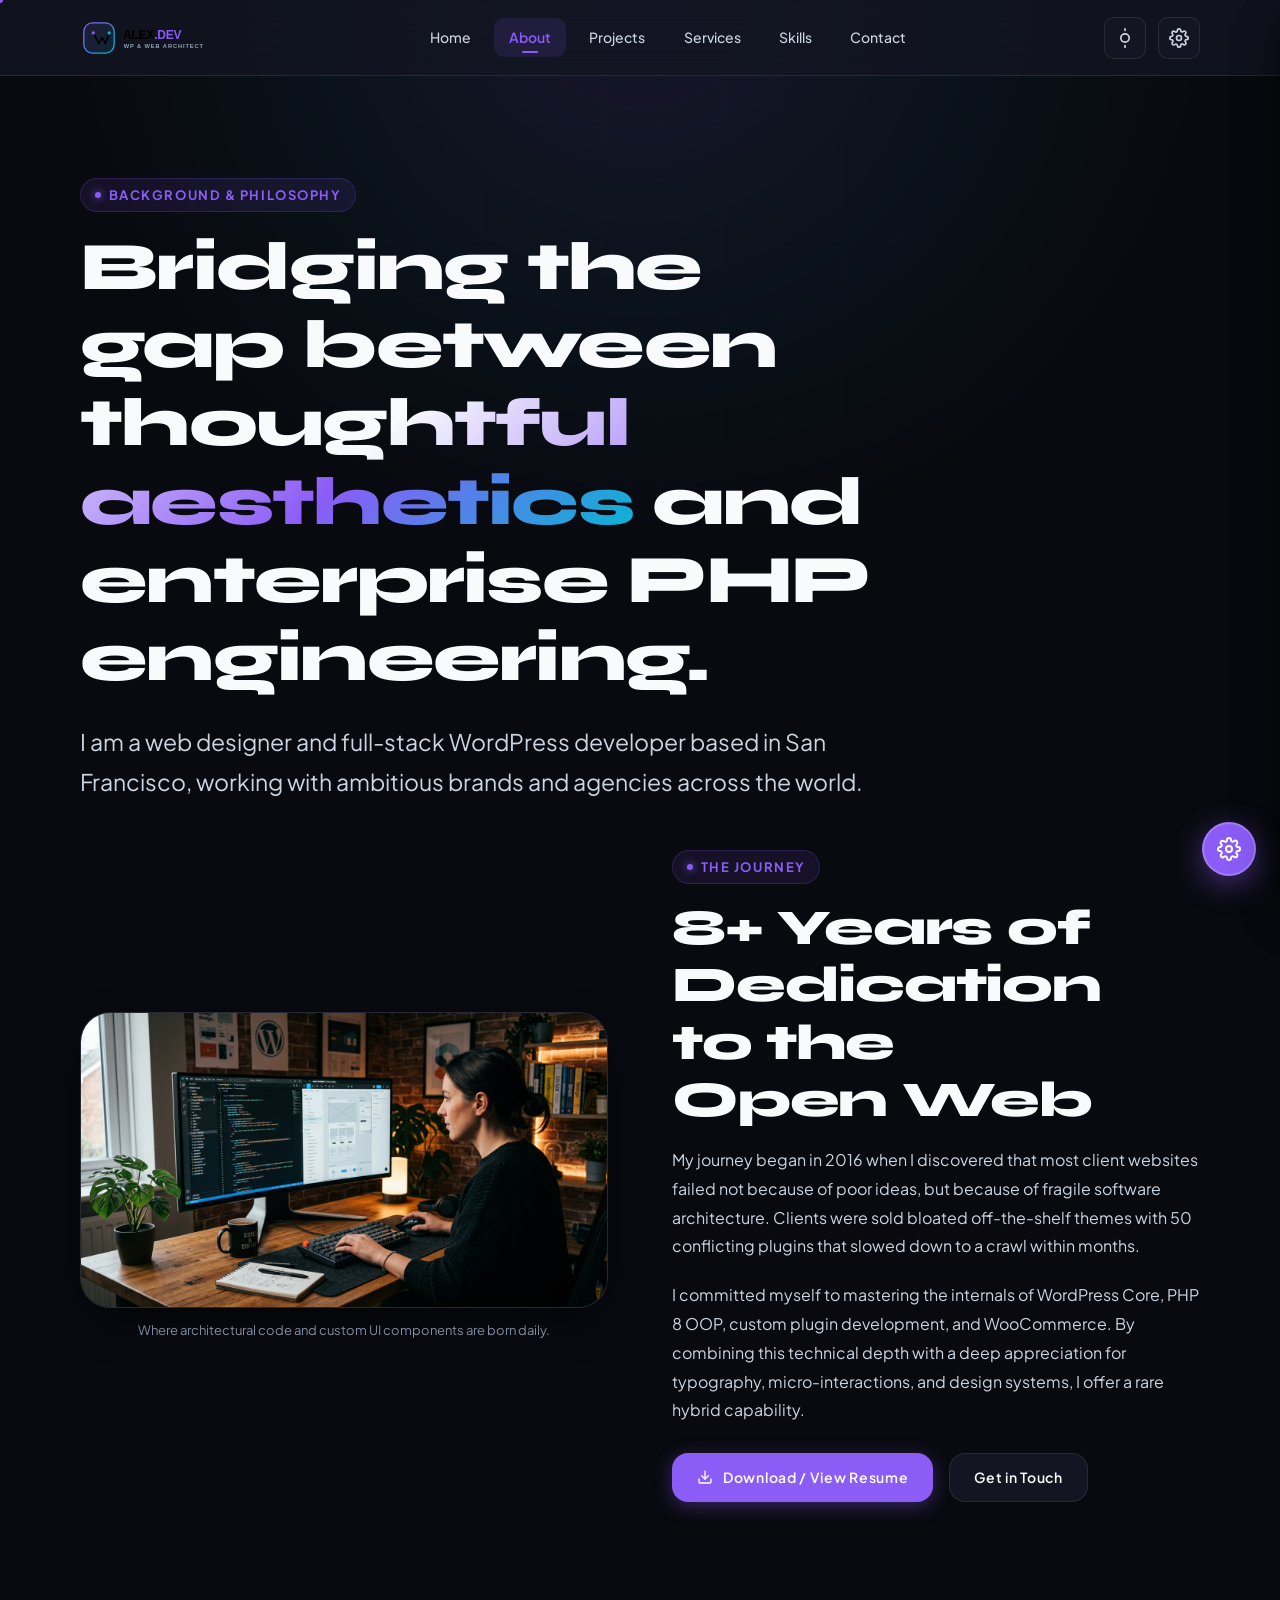
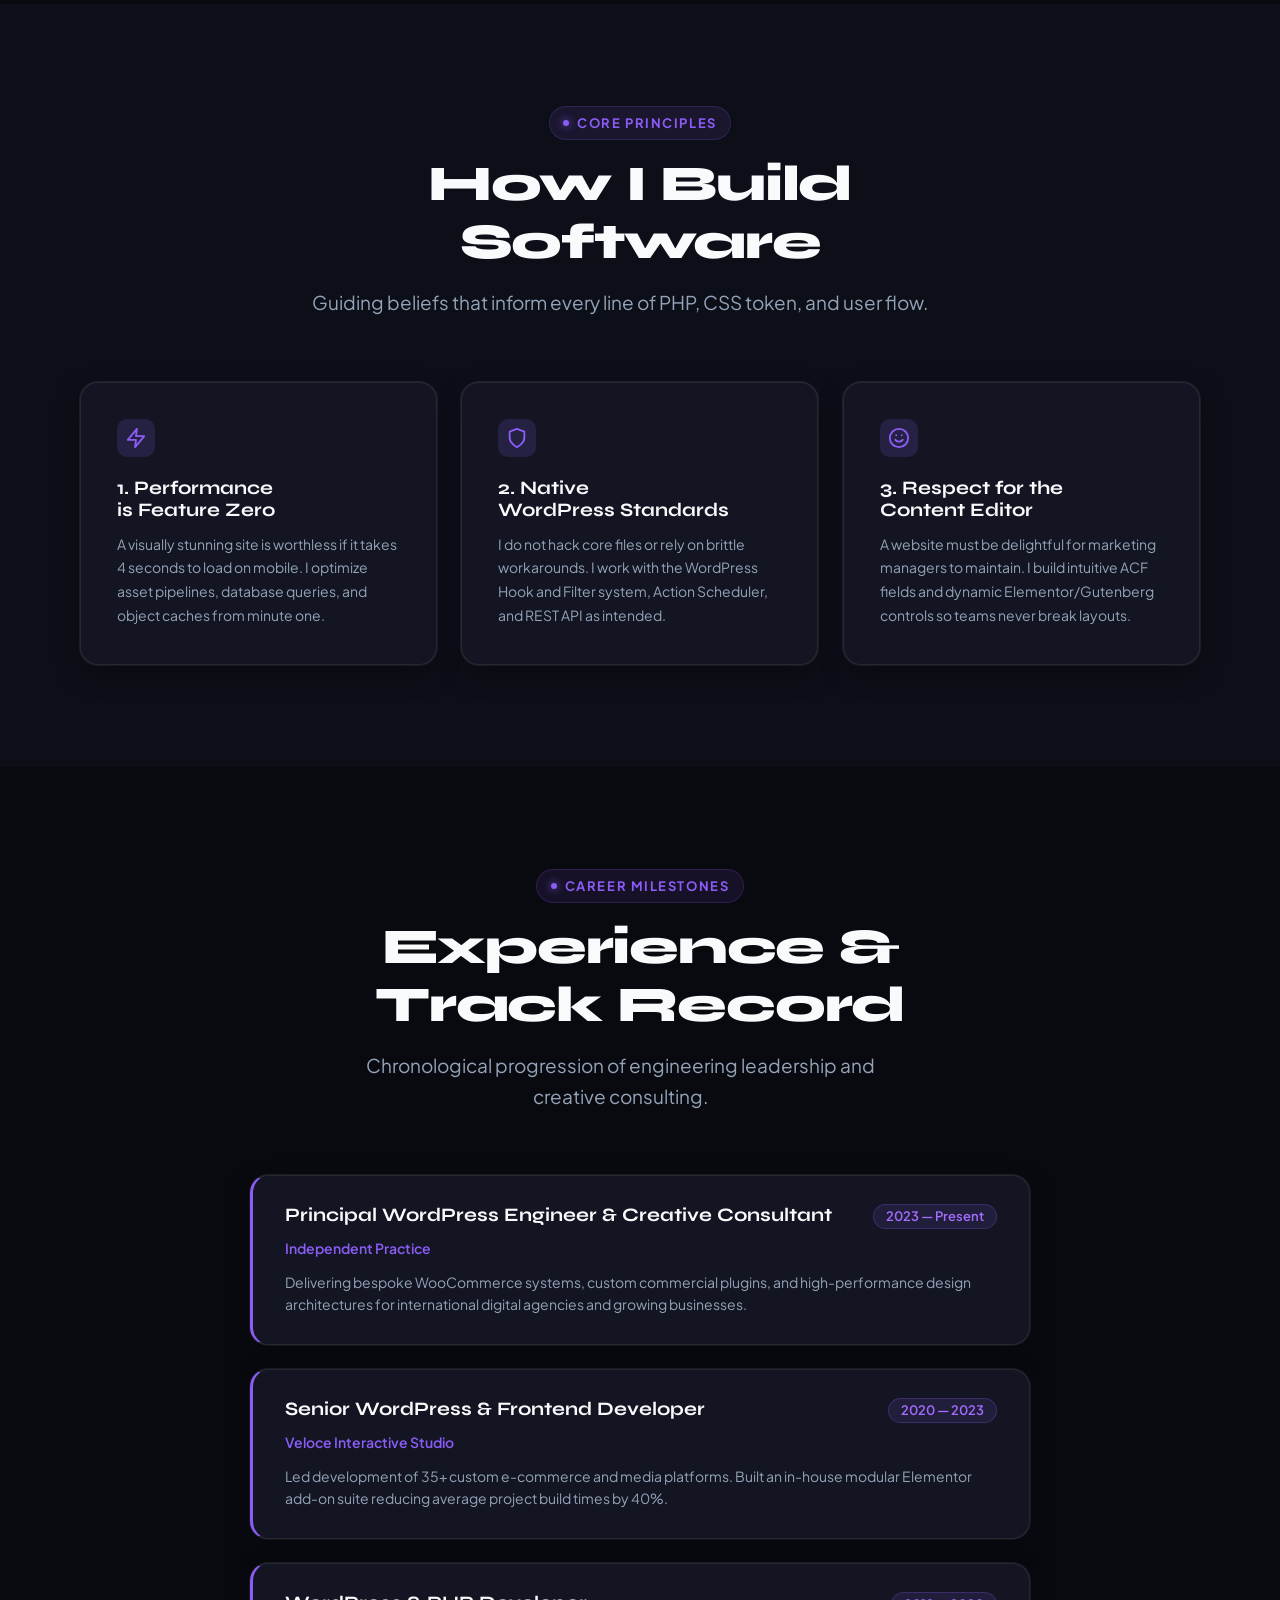
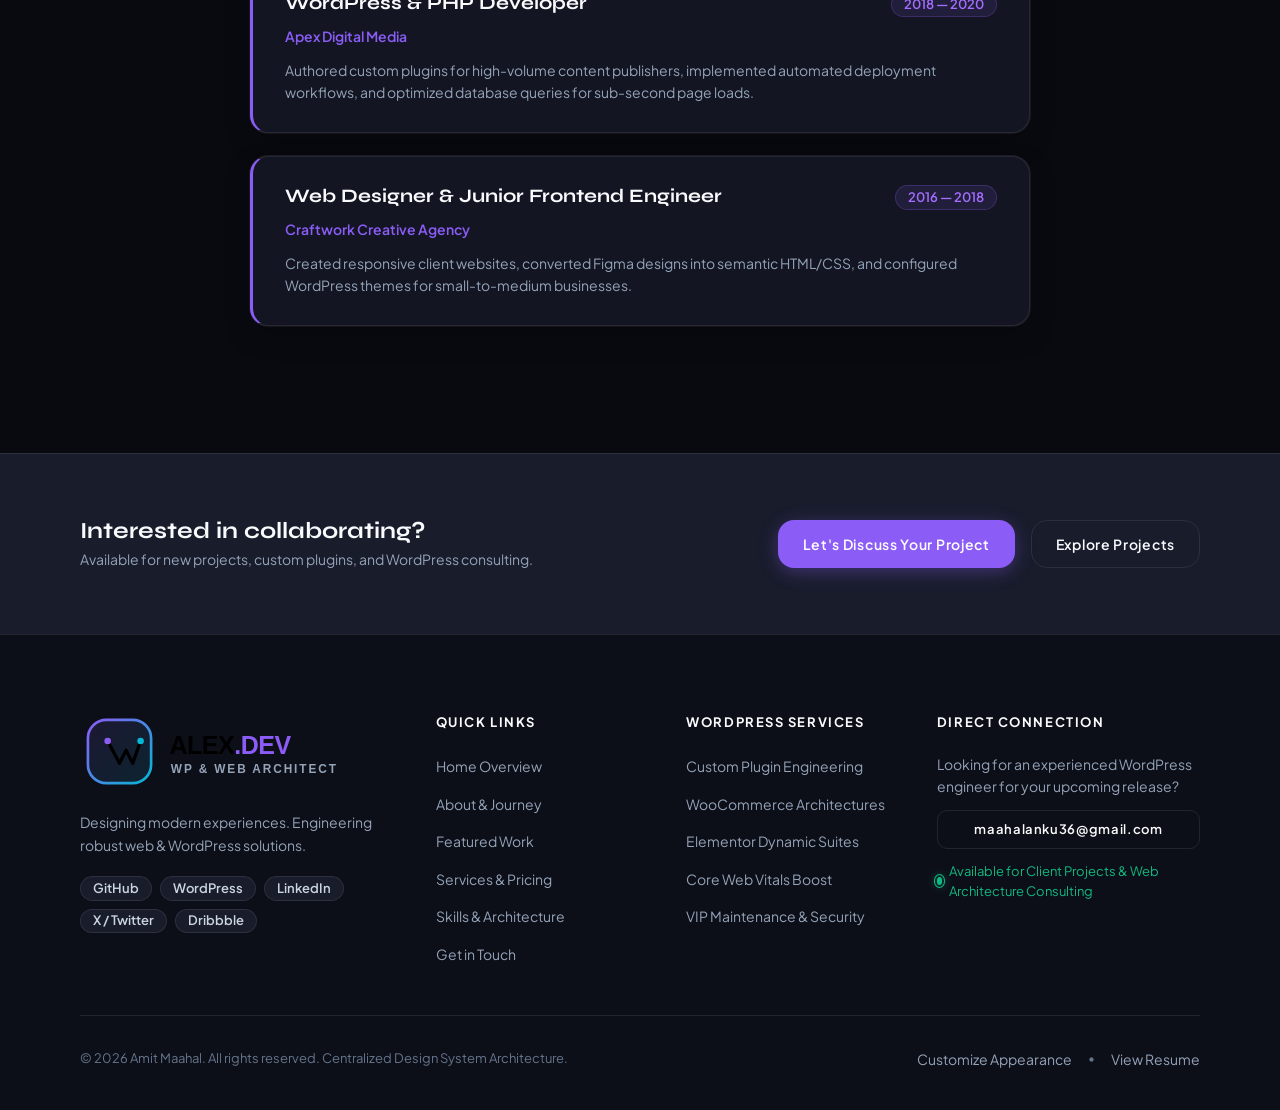
==== commit 6e733570: "first commit" ====
--- a/about.html
+++ b/about.html
@@ -173,8 +173,54 @@
           <p class="section-subtitle">Chronological progression of engineering leadership and creative consulting.</p>
         </div>
 
-        <!-- Rendered dynamically by main.js from PORTFOLIO_DATA.milestones -->
-        <div id="timeline-container"></div>
+        <!-- Pre-rendered Career Timeline Milestones -->
+        <div id="timeline-container">
+          
+          <div class="card reveal is-visible" style="padding: 1.75rem 2rem; border-left: 3px solid var(--color-primary); margin-bottom: 1.5rem;">
+            <div style="display: flex; justify-content: space-between; align-items: flex-start; margin-bottom: 0.5rem; flex-wrap: wrap; gap: 0.5rem;">
+              <h3 style="font-size: var(--font-size-lg); font-weight: 700; color: var(--color-text);">Principal WordPress Engineer &amp; Creative Consultant</h3>
+              <span class="badge badge-primary">2023 — Present</span>
+            </div>
+            <div style="font-size: var(--font-size-sm); font-weight: 600; color: var(--color-primary); margin-bottom: 0.75rem;">Independent Practice</div>
+            <p style="font-size: var(--font-size-sm); color: var(--color-text-muted); line-height: 1.6;">
+              Delivering bespoke WooCommerce systems, custom commercial plugins, and high-performance design architectures for international digital agencies and growing businesses.
+            </p>
+          </div>
+
+          <div class="card reveal is-visible" style="padding: 1.75rem 2rem; border-left: 3px solid var(--color-primary); margin-bottom: 1.5rem;">
+            <div style="display: flex; justify-content: space-between; align-items: flex-start; margin-bottom: 0.5rem; flex-wrap: wrap; gap: 0.5rem;">
+              <h3 style="font-size: var(--font-size-lg); font-weight: 700; color: var(--color-text);">Senior WordPress &amp; Frontend Developer</h3>
+              <span class="badge badge-primary">2020 — 2023</span>
+            </div>
+            <div style="font-size: var(--font-size-sm); font-weight: 600; color: var(--color-primary); margin-bottom: 0.75rem;">Veloce Interactive Studio</div>
+            <p style="font-size: var(--font-size-sm); color: var(--color-text-muted); line-height: 1.6;">
+              Led development of 35+ custom e-commerce and media platforms. Built an in-house modular Elementor add-on suite reducing average project build times by 40%.
+            </p>
+          </div>
+
+          <div class="card reveal is-visible" style="padding: 1.75rem 2rem; border-left: 3px solid var(--color-primary); margin-bottom: 1.5rem;">
+            <div style="display: flex; justify-content: space-between; align-items: flex-start; margin-bottom: 0.5rem; flex-wrap: wrap; gap: 0.5rem;">
+              <h3 style="font-size: var(--font-size-lg); font-weight: 700; color: var(--color-text);">WordPress &amp; PHP Developer</h3>
+              <span class="badge badge-primary">2018 — 2020</span>
+            </div>
+            <div style="font-size: var(--font-size-sm); font-weight: 600; color: var(--color-primary); margin-bottom: 0.75rem;">Apex Digital Media</div>
+            <p style="font-size: var(--font-size-sm); color: var(--color-text-muted); line-height: 1.6;">
+              Authored custom plugins for high-volume content publishers, implemented automated deployment workflows, and optimized database queries for sub-second page loads.
+            </p>
+          </div>
+
+          <div class="card reveal is-visible" style="padding: 1.75rem 2rem; border-left: 3px solid var(--color-primary); margin-bottom: 1.5rem;">
+            <div style="display: flex; justify-content: space-between; align-items: flex-start; margin-bottom: 0.5rem; flex-wrap: wrap; gap: 0.5rem;">
+              <h3 style="font-size: var(--font-size-lg); font-weight: 700; color: var(--color-text);">Web Designer &amp; Junior Frontend Engineer</h3>
+              <span class="badge badge-primary">2016 — 2018</span>
+            </div>
+            <div style="font-size: var(--font-size-sm); font-weight: 600; color: var(--color-primary); margin-bottom: 0.75rem;">Craftwork Creative Agency</div>
+            <p style="font-size: var(--font-size-sm); color: var(--color-text-muted); line-height: 1.6;">
+              Created responsive client websites, converted Figma designs into semantic HTML/CSS, and configured WordPress themes for small-to-medium businesses.
+            </p>
+          </div>
+
+        </div>
       </div>
     </section>
 
--- a/css/animations.css
+++ b/css/animations.css
@@ -4,17 +4,42 @@
    ========================================================================== */
 
 /* --------------------------------------------------------------------------
+   Hero Direct Entrance (Always visible immediately on page load)
+   ----------------------------------------------------------------------- */
+.hero-content > *,
+.hero-visual {
+  animation: heroEntrance 0.75s cubic-bezier(0.16, 1, 0.3, 1) both;
+}
+
+@keyframes heroEntrance {
+  0% {
+    opacity: 0;
+    transform: translateY(20px);
+  }
+  100% {
+    opacity: 1;
+    transform: translateY(0);
+  }
+}
+
+.hero-content .delay-1 { animation-delay: 80ms; }
+.hero-content .delay-2 { animation-delay: 160ms; }
+.hero-content .delay-3 { animation-delay: 240ms; }
+.hero-content .delay-4 { animation-delay: 320ms; }
+
+/* --------------------------------------------------------------------------
    Scroll Reveal System (Driven by IntersectionObserver)
    ----------------------------------------------------------------------- */
 .reveal {
   opacity: 0;
-  transform: translateY(28px);
-  transition: opacity 0.75s cubic-bezier(0.16, 1, 0.3, 1),
-              transform 0.75s cubic-bezier(0.16, 1, 0.3, 1);
+  transform: translateY(24px);
+  transition: opacity 0.65s cubic-bezier(0.16, 1, 0.3, 1),
+              transform 0.65s cubic-bezier(0.16, 1, 0.3, 1);
   will-change: opacity, transform;
 }
 
-.reveal.is-visible {
+.reveal.is-visible,
+body.all-visible .reveal {
   opacity: 1;
   transform: translateY(0);
 }
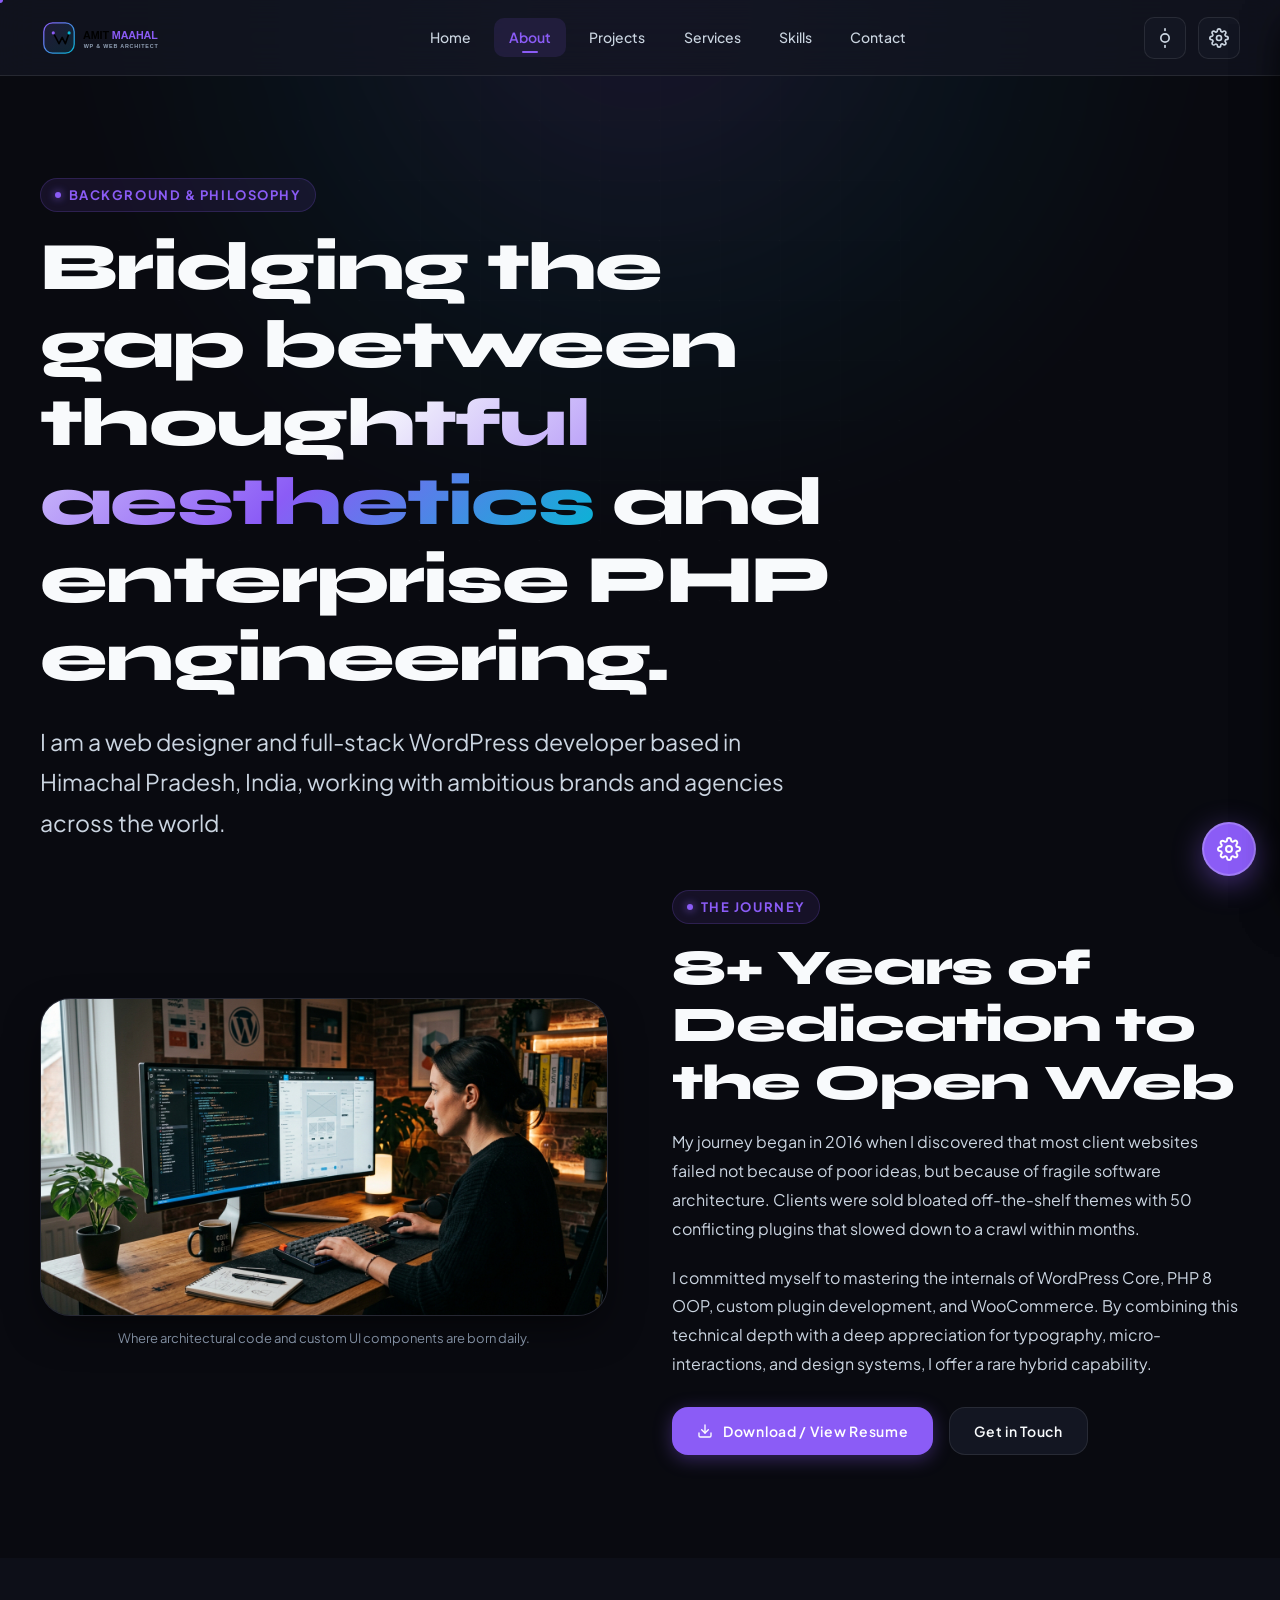
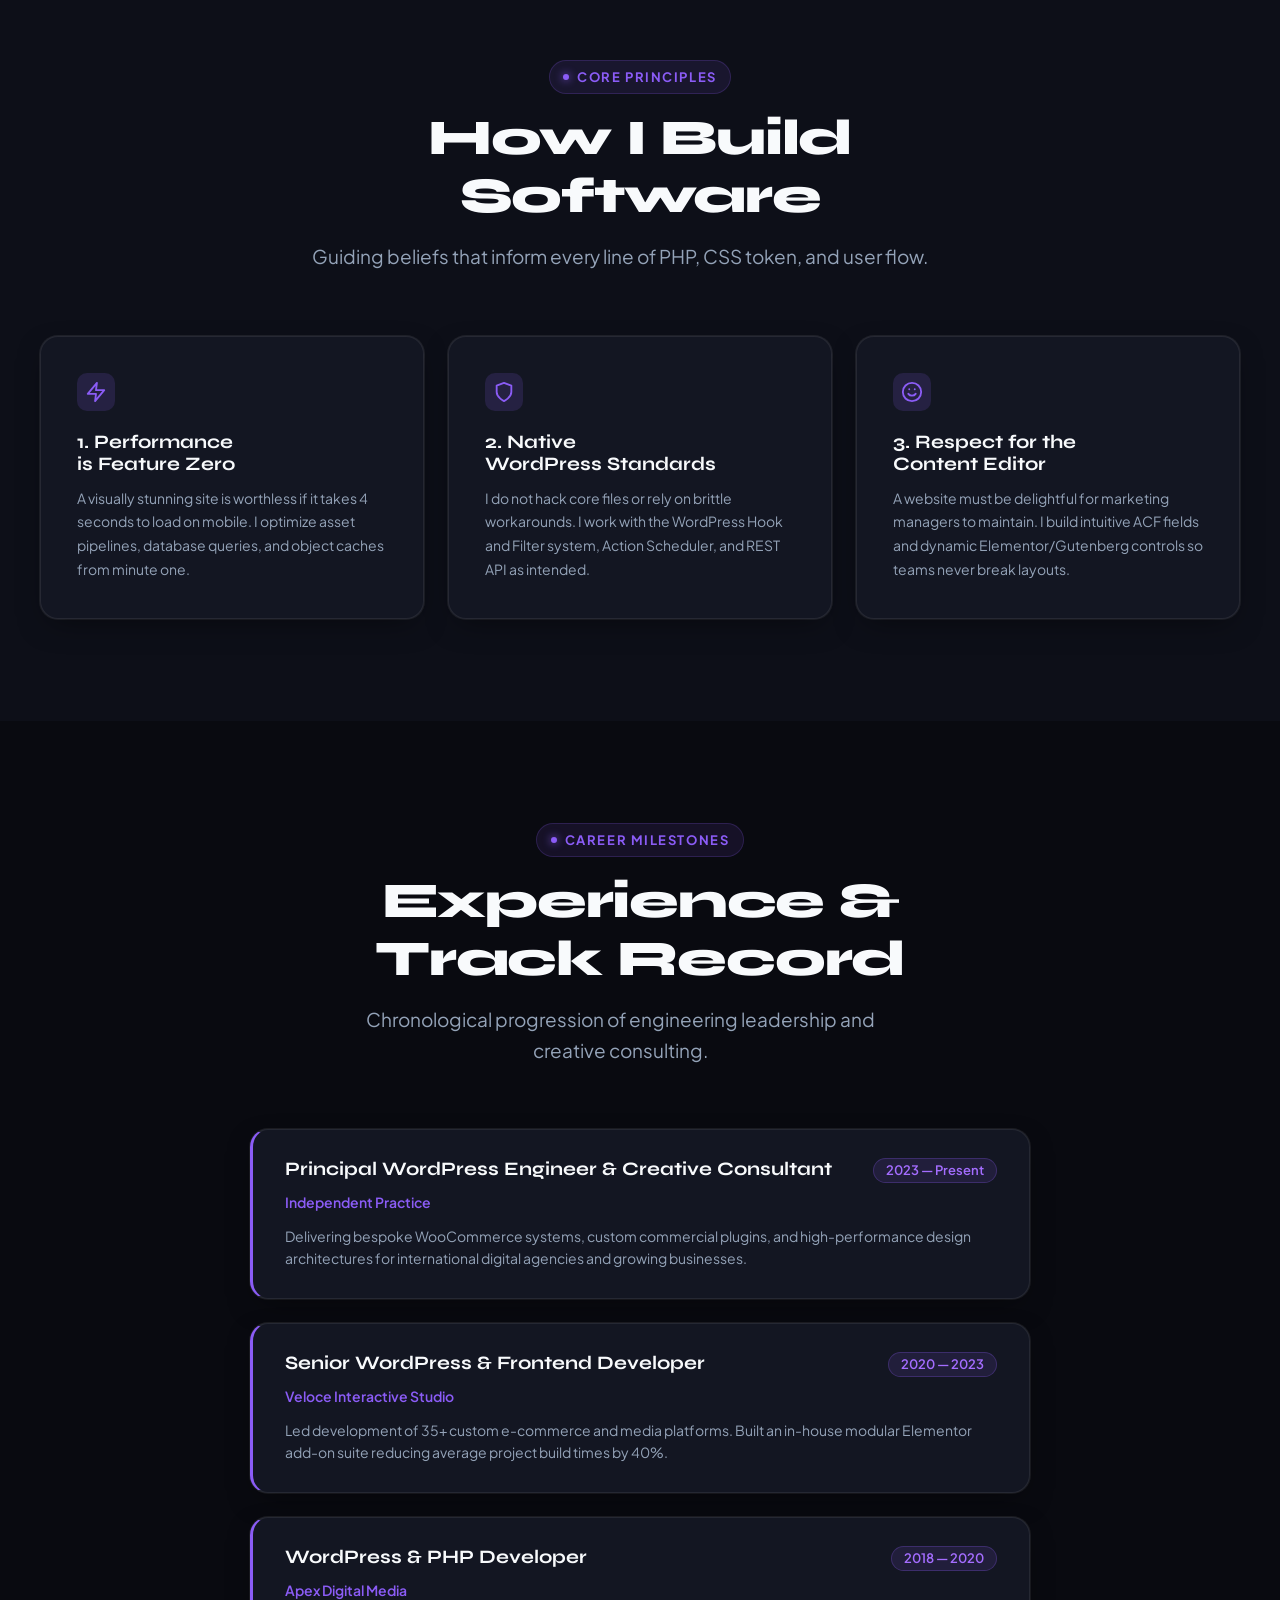
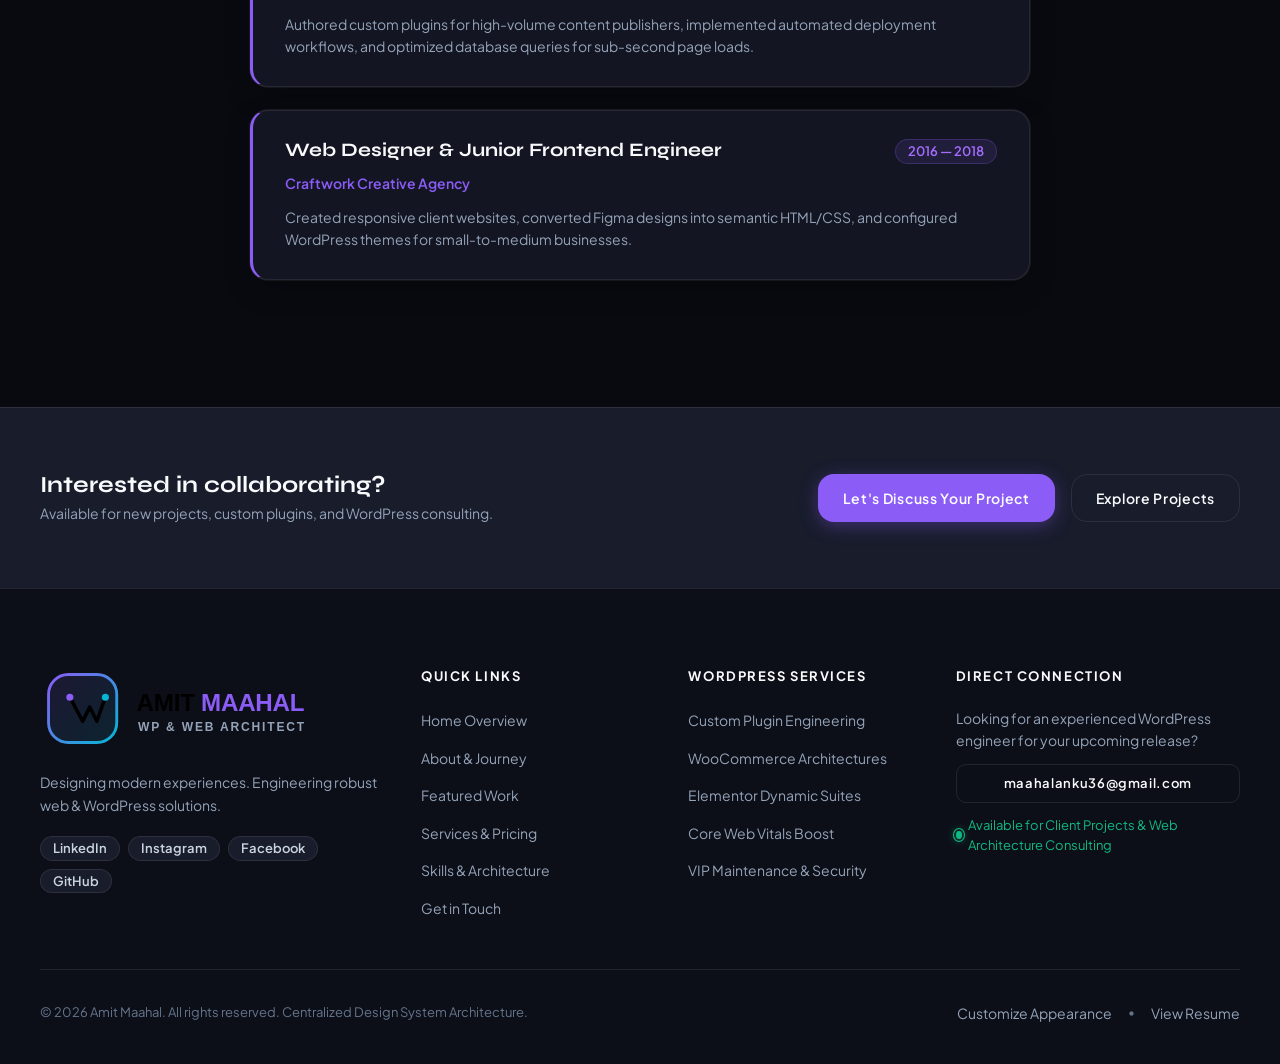
==== commit 547ff57b: "first commit" ====
--- a/about.html
+++ b/about.html
@@ -3,13 +3,13 @@
 <head>
   <meta charset="UTF-8">
   <meta name="viewport" content="width=device-width, initial-scale=1.0">
-  <title>About Alex Rivera — Background, Work Philosophy &amp; Experience | WordPress Architect</title>
-  <meta name="description" content="Learn about Alex Rivera, a Senior Web Designer and WordPress Developer with 8+ years of experience in PHP architecture, WooCommerce, and creative web design.">
-  <meta name="author" content="Alex Rivera">
+  <title>About Amit Maahal — Background, Work Philosophy &amp; Experience | WordPress Architect</title>
+  <meta name="description" content="Learn about Amit Maahal, a Senior Web Designer and WordPress Developer with 8+ years of experience in PHP architecture, WooCommerce, and creative web design.">
+  <meta name="author" content="Amit Maahal">
 
   <!-- Open Graph -->
   <meta property="og:type" content="profile">
-  <meta property="og:title" content="About Alex Rivera — Web Designer &amp; WordPress Developer">
+  <meta property="og:title" content="About Amit Maahal — Web Designer &amp; WordPress Developer">
   <meta property="og:description" content="Discover my background, development journey, milestones, and engineering philosophy.">
   <meta property="og:image" content="assets/images/profile/workspace.webp">
 
@@ -60,7 +60,7 @@
           Bridging the gap between <span class="gradient-text">thoughtful aesthetics</span> and enterprise PHP engineering.
         </h1>
         <p class="lead-text reveal delay-2" style="max-width: 800px;">
-          I am a web designer and full-stack WordPress developer based in San Francisco, working with ambitious brands and agencies across the world.
+          I am a web designer and full-stack WordPress developer based in Himachal Pradesh, India, working with ambitious brands and agencies across the world.
         </p>
       </div>
     </section>
@@ -71,7 +71,7 @@
         <div class="grid grid-2" style="align-items: center; gap: clamp(2rem, 5vw, 4rem);">
           <div class="reveal">
             <div class="card" style="border-radius: var(--radius-xl); overflow: hidden; box-shadow: var(--shadow-lg);">
-              <img src="assets/images/profile/workspace.webp" alt="Alex Rivera developer studio setup with code editor and Figma designs" width="600" height="400" loading="lazy">
+              <img src="assets/images/profile/workspace.webp" alt="Amit Maahal developer studio setup with code editor and Figma designs" width="600" height="400" loading="lazy">
             </div>
             <div style="font-size: var(--font-size-xs); color: var(--color-text-muted); margin-top: 0.75rem; text-align: center;">
               Where architectural code and custom UI components are born daily.
--- a/css/variables.css
+++ b/css/variables.css
@@ -4,123 +4,123 @@
    ========================================================================== */
 
 :root {
-  /* --------------------------------------------------------------------------
+   /* --------------------------------------------------------------------------
      Primary Brand Colors (Default: Electric Violet)
      Overridden dynamically by Color Manager
      ----------------------------------------------------------------------- */
-  --color-primary: #8B5CF6;
-  --color-primary-rgb: 139, 92, 246;
-  --color-primary-hover: #7C3AED;
-  --color-primary-light: #A78BFA;
-  --color-primary-dark: #6D28D9;
-  --color-primary-glow: rgba(139, 92, 246, 0.35);
-  --color-primary-text-contrast: #FFFFFF;
+   --color-primary: #8B5CF6;
+   --color-primary-rgb: 139, 92, 246;
+   --color-primary-hover: #7C3AED;
+   --color-primary-light: #A78BFA;
+   --color-primary-dark: #6D28D9;
+   --color-primary-glow: rgba(139, 92, 246, 0.35);
+   --color-primary-text-contrast: #FFFFFF;
 
-  /* Secondary & Accents */
-  --color-secondary: #06B6D4;
-  --color-secondary-rgb: 6, 182, 212;
-  --color-secondary-hover: #0891B2;
-  --color-secondary-glow: rgba(6, 182, 212, 0.3);
+   /* Secondary & Accents */
+   --color-secondary: #06B6D4;
+   --color-secondary-rgb: 6, 182, 212;
+   --color-secondary-hover: #0891B2;
+   --color-secondary-glow: rgba(6, 182, 212, 0.3);
 
-  --color-accent: #F59E0B;
-  --color-accent-rgb: 245, 158, 11;
+   --color-accent: #F59E0B;
+   --color-accent-rgb: 245, 158, 11;
 
-  --color-success: #10B981;
-  --color-warning: #F59E0B;
-  --color-error: #EF4444;
-  --color-info: #3B82F6;
+   --color-success: #10B981;
+   --color-warning: #F59E0B;
+   --color-error: #EF4444;
+   --color-info: #3B82F6;
 
-  /* --------------------------------------------------------------------------
+   /* --------------------------------------------------------------------------
      Typography Tokens
      Loaded via Google Fonts: Syne (Headings) + Plus Jakarta Sans (Body)
      Customizable via Settings Manager
      ----------------------------------------------------------------------- */
-  --font-heading: 'Syne', -apple-system, BlinkMacSystemFont, 'Segoe UI', Roboto, sans-serif;
-  --font-body: 'Plus Jakarta Sans', -apple-system, BlinkMacSystemFont, 'Segoe UI', Roboto, sans-serif;
-  --font-code: 'JetBrains Mono', 'Fira Code', Menlo, Monaco, Consolas, monospace;
+   --font-heading: 'Syne', -apple-system, BlinkMacSystemFont, 'Segoe UI', Roboto, sans-serif;
+   --font-body: 'Plus Jakarta Sans', -apple-system, BlinkMacSystemFont, 'Segoe UI', Roboto, sans-serif;
+   --font-code: 'JetBrains Mono', 'Fira Code', Menlo, Monaco, Consolas, monospace;
 
-  /* Font Scale (Fluid with clamp) */
-  --font-size-base: 16px;
-  --font-size-xs: clamp(0.75rem, 0.7rem + 0.25vw, 0.8125rem);
-  --font-size-sm: clamp(0.8125rem, 0.775rem + 0.2vw, 0.875rem);
-  --font-size-md: clamp(0.9375rem, 0.9rem + 0.25vw, 1rem);
-  --font-size-lg: clamp(1.0625rem, 1rem + 0.4vw, 1.1875rem);
-  --font-size-xl: clamp(1.25rem, 1.15rem + 0.6vw, 1.4375rem);
-  --font-size-2xl: clamp(1.5rem, 1.35rem + 0.9vw, 1.875rem);
-  --font-size-3xl: clamp(1.875rem, 1.65rem + 1.3vw, 2.375rem);
-  --font-size-4xl: clamp(2.25rem, 1.95rem + 1.8vw, 3.125rem);
-  --font-size-5xl: clamp(2.875rem, 2.35rem + 2.8vw, 4.25rem);
+   /* Font Scale (Fluid with clamp) */
+   --font-size-base: 16px;
+   --font-size-xs: clamp(0.75rem, 0.7rem + 0.25vw, 0.8125rem);
+   --font-size-sm: clamp(0.8125rem, 0.775rem + 0.2vw, 0.875rem);
+   --font-size-md: clamp(0.9375rem, 0.9rem + 0.25vw, 1rem);
+   --font-size-lg: clamp(1.0625rem, 1rem + 0.4vw, 1.1875rem);
+   --font-size-xl: clamp(1.25rem, 1.15rem + 0.6vw, 1.4375rem);
+   --font-size-2xl: clamp(1.5rem, 1.35rem + 0.9vw, 1.875rem);
+   --font-size-3xl: clamp(1.875rem, 1.65rem + 1.3vw, 2.375rem);
+   --font-size-4xl: clamp(2.25rem, 1.95rem + 1.8vw, 3.125rem);
+   --font-size-5xl: clamp(2.875rem, 2.35rem + 2.8vw, 4.25rem);
 
-  /* Font Weights */
-  --font-weight-regular: 400;
-  --font-weight-medium: 500;
-  --font-weight-semibold: 600;
-  --font-weight-bold: 700;
-  --font-weight-extrabold: 800;
+   /* Font Weights */
+   --font-weight-regular: 400;
+   --font-weight-medium: 500;
+   --font-weight-semibold: 600;
+   --font-weight-bold: 700;
+   --font-weight-extrabold: 800;
 
-  /* Line Heights */
-  --line-height-tight: 1.15;
-  --line-height-snug: 1.3;
-  --line-height-normal: 1.6;
-  --line-height-relaxed: 1.75;
+   /* Line Heights */
+   --line-height-tight: 1.15;
+   --line-height-snug: 1.3;
+   --line-height-normal: 1.6;
+   --line-height-relaxed: 1.75;
 
-  /* Letter Spacing */
-  --letter-spacing-tight: -0.025em;
-  --letter-spacing-normal: 0em;
-  --letter-spacing-wide: 0.05em;
-  --letter-spacing-wider: 0.12em;
+   /* Letter Spacing */
+   --letter-spacing-tight: -0.025em;
+   --letter-spacing-normal: 0em;
+   --letter-spacing-wide: 0.05em;
+   --letter-spacing-wider: 0.12em;
 
-  /* --------------------------------------------------------------------------
+   /* --------------------------------------------------------------------------
      Layout & Geometry Tokens
      ----------------------------------------------------------------------- */
-  --max-width: 1440px;
-  --container-width: 1200px;
-  --container-padding: clamp(1.25rem, 4vw, 2.5rem);
-  --section-spacing: clamp(4.5rem, 8vw, 7.5rem);
-  --section-spacing-sm: clamp(2.5rem, 5vw, 4rem);
+   --max-width: 1440px;
+   --container-width: 1440px;
+   --container-padding: clamp(1.25rem, 4vw, 2.5rem);
+   --section-spacing: clamp(4.5rem, 8vw, 7.5rem);
+   --section-spacing-sm: clamp(2.5rem, 5vw, 4rem);
 
-  /* Corner Radii */
-  --radius-xs: 6px;
-  --radius-sm: 10px;
-  --radius-md: 16px;
-  --radius-lg: 22px;
-  --radius-xl: 30px;
-  --radius-full: 9999px;
-  --card-radius: var(--radius-lg);
-  --btn-radius: var(--radius-md);
-  --input-radius: var(--radius-sm);
+   /* Corner Radii */
+   --radius-xs: 6px;
+   --radius-sm: 10px;
+   --radius-md: 16px;
+   --radius-lg: 22px;
+   --radius-xl: 30px;
+   --radius-full: 9999px;
+   --card-radius: var(--radius-lg);
+   --btn-radius: var(--radius-md);
+   --input-radius: var(--radius-sm);
 
-  /* --------------------------------------------------------------------------
+   /* --------------------------------------------------------------------------
      Transitions & Motion
      ----------------------------------------------------------------------- */
-  --ease-out-quad: cubic-bezier(0.25, 0.46, 0.45, 0.94);
-  --ease-out-cubic: cubic-bezier(0.215, 0.61, 0.355, 1);
-  --ease-out-expo: cubic-bezier(0.16, 1, 0.3, 1);
-  --ease-elastic: cubic-bezier(0.68, -0.6, 0.32, 1.6);
+   --ease-out-quad: cubic-bezier(0.25, 0.46, 0.45, 0.94);
+   --ease-out-cubic: cubic-bezier(0.215, 0.61, 0.355, 1);
+   --ease-out-expo: cubic-bezier(0.16, 1, 0.3, 1);
+   --ease-elastic: cubic-bezier(0.68, -0.6, 0.32, 1.6);
 
-  --transition-fast: 180ms var(--ease-out-quad);
-  --transition-normal: 300ms var(--ease-out-cubic);
-  --transition-slow: 500ms var(--ease-out-expo);
-  --transition-theme: 350ms cubic-bezier(0.4, 0, 0.2, 1);
+   --transition-fast: 180ms var(--ease-out-quad);
+   --transition-normal: 300ms var(--ease-out-cubic);
+   --transition-slow: 500ms var(--ease-out-expo);
+   --transition-theme: 350ms cubic-bezier(0.4, 0, 0.2, 1);
 
-  /* --------------------------------------------------------------------------
+   /* --------------------------------------------------------------------------
      Elevation & Z-Index Layers
      ----------------------------------------------------------------------- */
-  --z-negative: -1;
-  --z-base: 1;
-  --z-elevated: 10;
-  --z-sticky: 100;
-  --z-header: 1000;
-  --z-modal-backdrop: 1100;
-  --z-drawer: 1200;
-  --z-toast: 1300;
-  --z-cursor: 9999;
+   --z-negative: -1;
+   --z-base: 1;
+   --z-elevated: 10;
+   --z-sticky: 100;
+   --z-header: 1000;
+   --z-modal-backdrop: 1100;
+   --z-drawer: 1440;
+   --z-toast: 1300;
+   --z-cursor: 9999;
 
-  /* Header & Navigation Specs */
-  --header-height: 76px;
-  --header-height-scrolled: 64px;
+   /* Header & Navigation Specs */
+   --header-height: 76px;
+   --header-height-scrolled: 64px;
 
-  /* Customization Switcher & Controls */
-  --control-border-width: 1.5px;
-  --focus-ring: 0 0 0 3px rgba(var(--color-primary-rgb), 0.35);
-}
+   /* Customization Switcher & Controls */
+   --control-border-width: 1.5px;
+   --focus-ring: 0 0 0 3px rgba(var(--color-primary-rgb), 0.35);
+}
--- a/css/global.css
+++ b/css/global.css
@@ -19,7 +19,7 @@
   left: 50%;
   transform: translateX(-50%);
   width: 90vw;
-  max-width: 1200px;
+  max-width: 1440px;
   height: 600px;
   background: var(--gradient-hero-glow);
   filter: blur(80px);
@@ -242,9 +242,17 @@
   justify-content: space-between;
 }
 
-.gap-sm { gap: 0.75rem; }
-.gap-md { gap: 1.25rem; }
-.gap-lg { gap: 2rem; }
+.gap-sm {
+  gap: 0.75rem;
+}
+
+.gap-md {
+  gap: 1.25rem;
+}
+
+.gap-lg {
+  gap: 2rem;
+}
 
 /* --------------------------------------------------------------------------
    Glass Surface & Card Foundations
@@ -263,8 +271,8 @@
   border-radius: var(--card-radius);
   box-shadow: var(--shadow-card);
   transition: transform var(--transition-normal),
-              box-shadow var(--transition-normal),
-              border-color var(--transition-normal);
+    box-shadow var(--transition-normal),
+    border-color var(--transition-normal);
   position: relative;
   overflow: hidden;
 }
@@ -300,4 +308,4 @@
 
 [data-theme="light"] code {
   color: var(--color-primary-dark);
-}
+}
--- a/css/responsive.css
+++ b/css/responsive.css
@@ -8,7 +8,7 @@
    ----------------------------------------------------------------------- */
 @media (min-width: 1440px) {
   :root {
-    --container-width: 1320px;
+    --container-width: 1520px;
   }
 }
 
@@ -17,7 +17,7 @@
    ----------------------------------------------------------------------- */
 @media (max-width: 1280px) {
   :root {
-    --container-width: 1120px;
+    --container-width: 1440px;
   }
 
   .footer-top-grid {
@@ -60,7 +60,8 @@
   }
 
   .hero-floating-badge {
-    display: none; /* Hide floating badges on medium screens to keep uncluttered */
+    display: none;
+    /* Hide floating badges on medium screens to keep uncluttered */
   }
 
   .grid-4 {
@@ -201,4 +202,4 @@
   .btn {
     padding: 0.65rem 1.25rem;
   }
-}
+}
